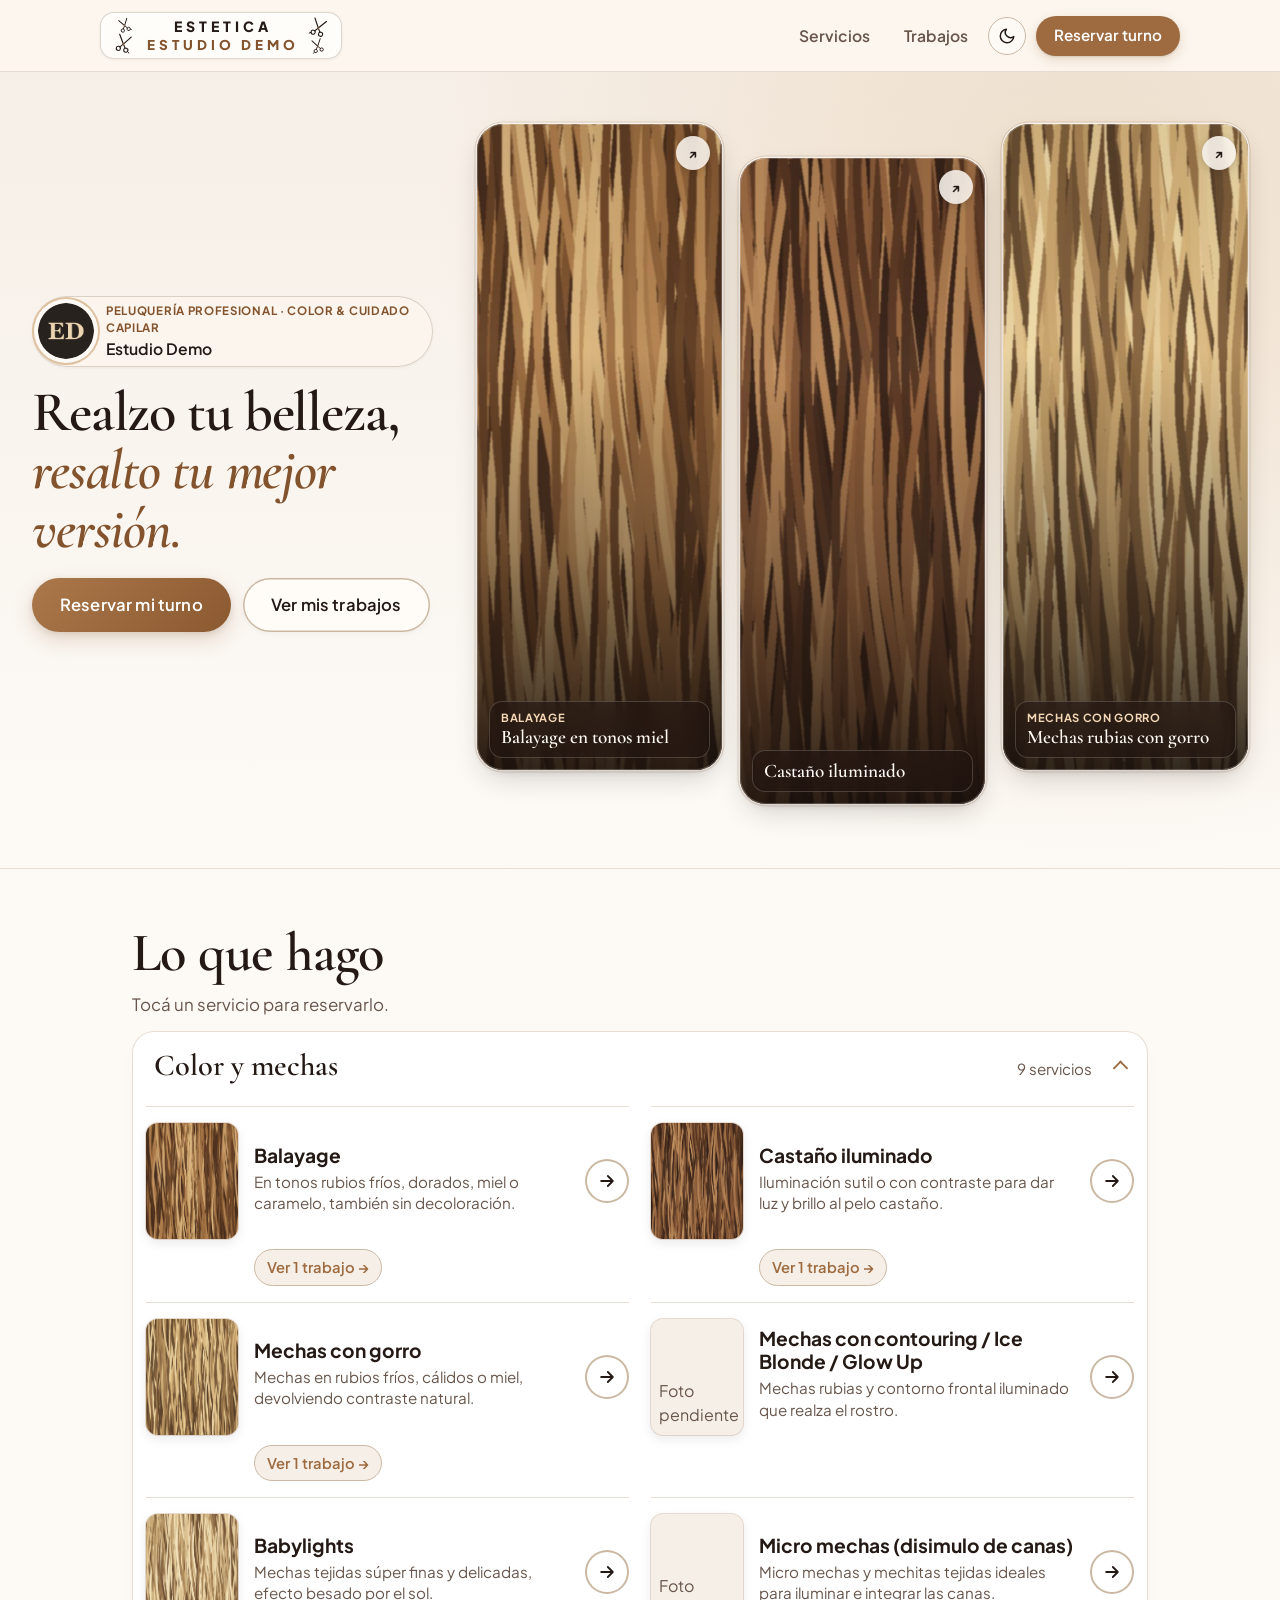
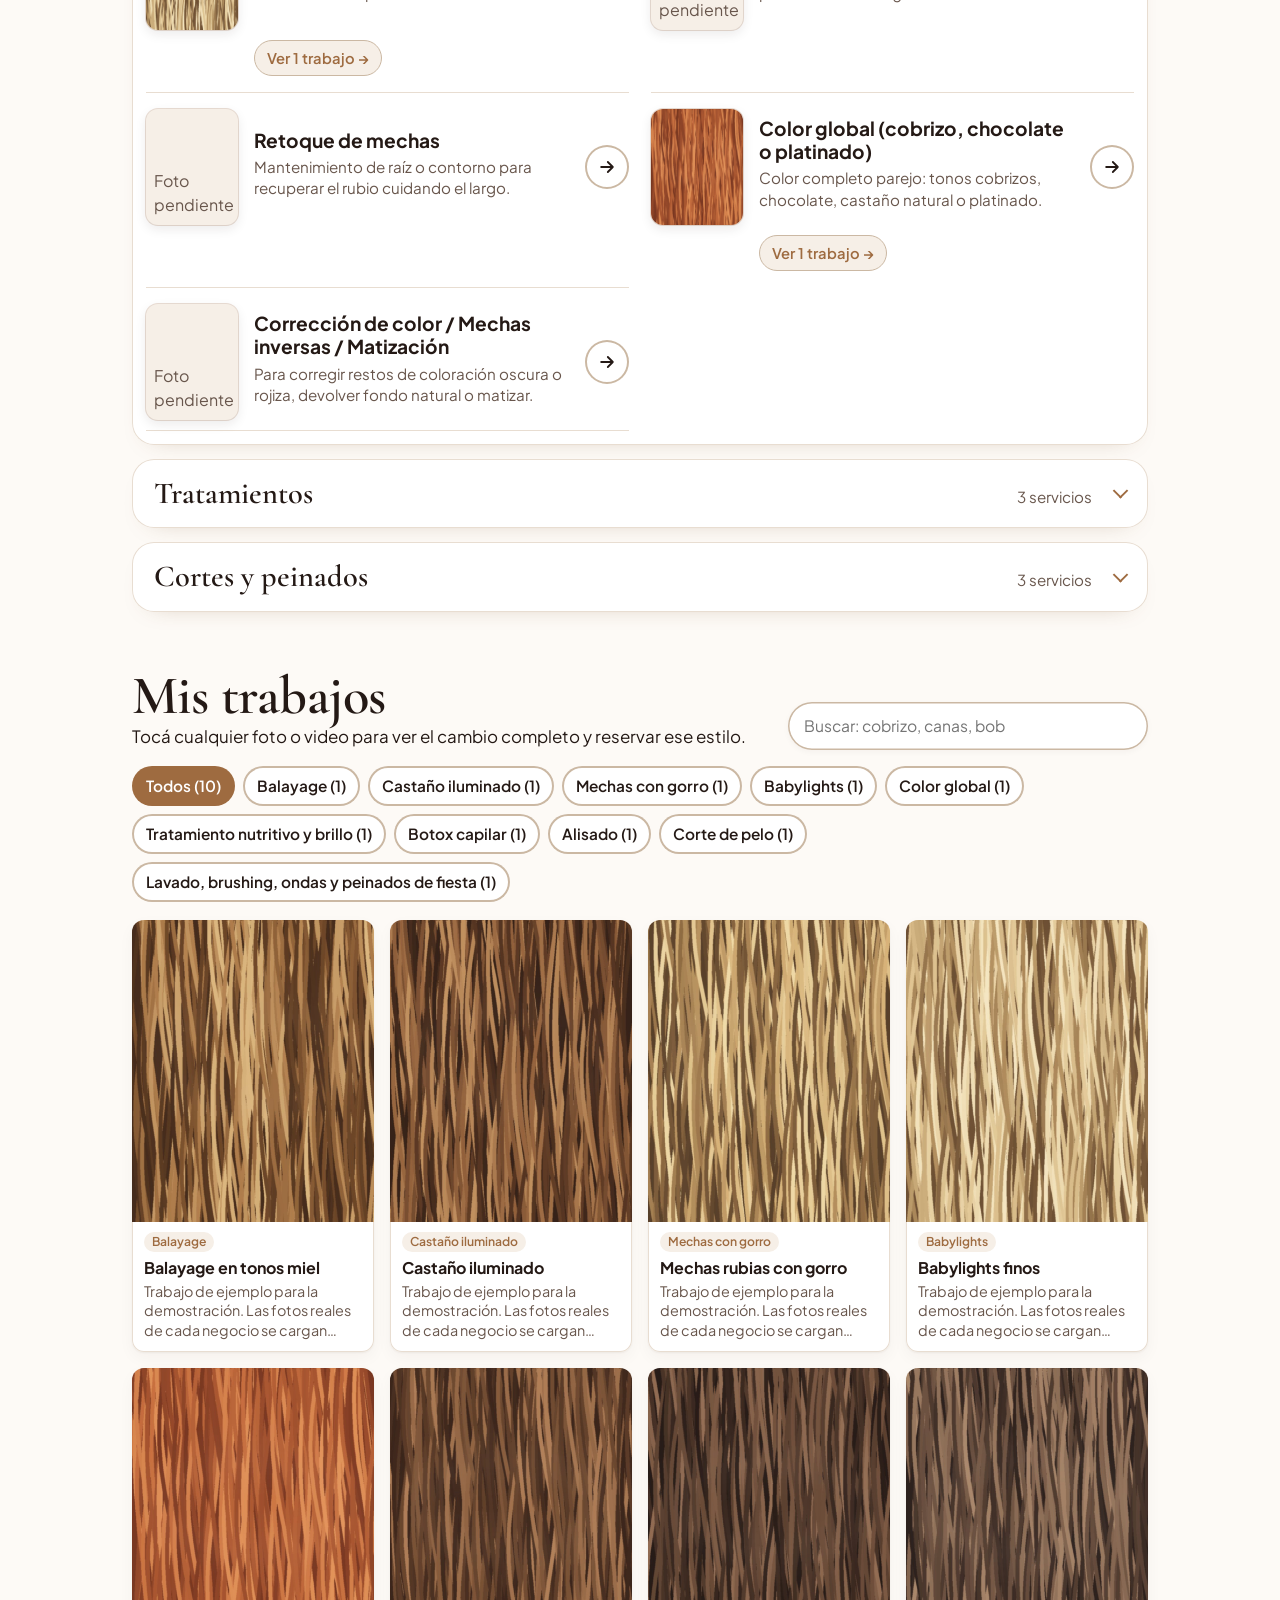
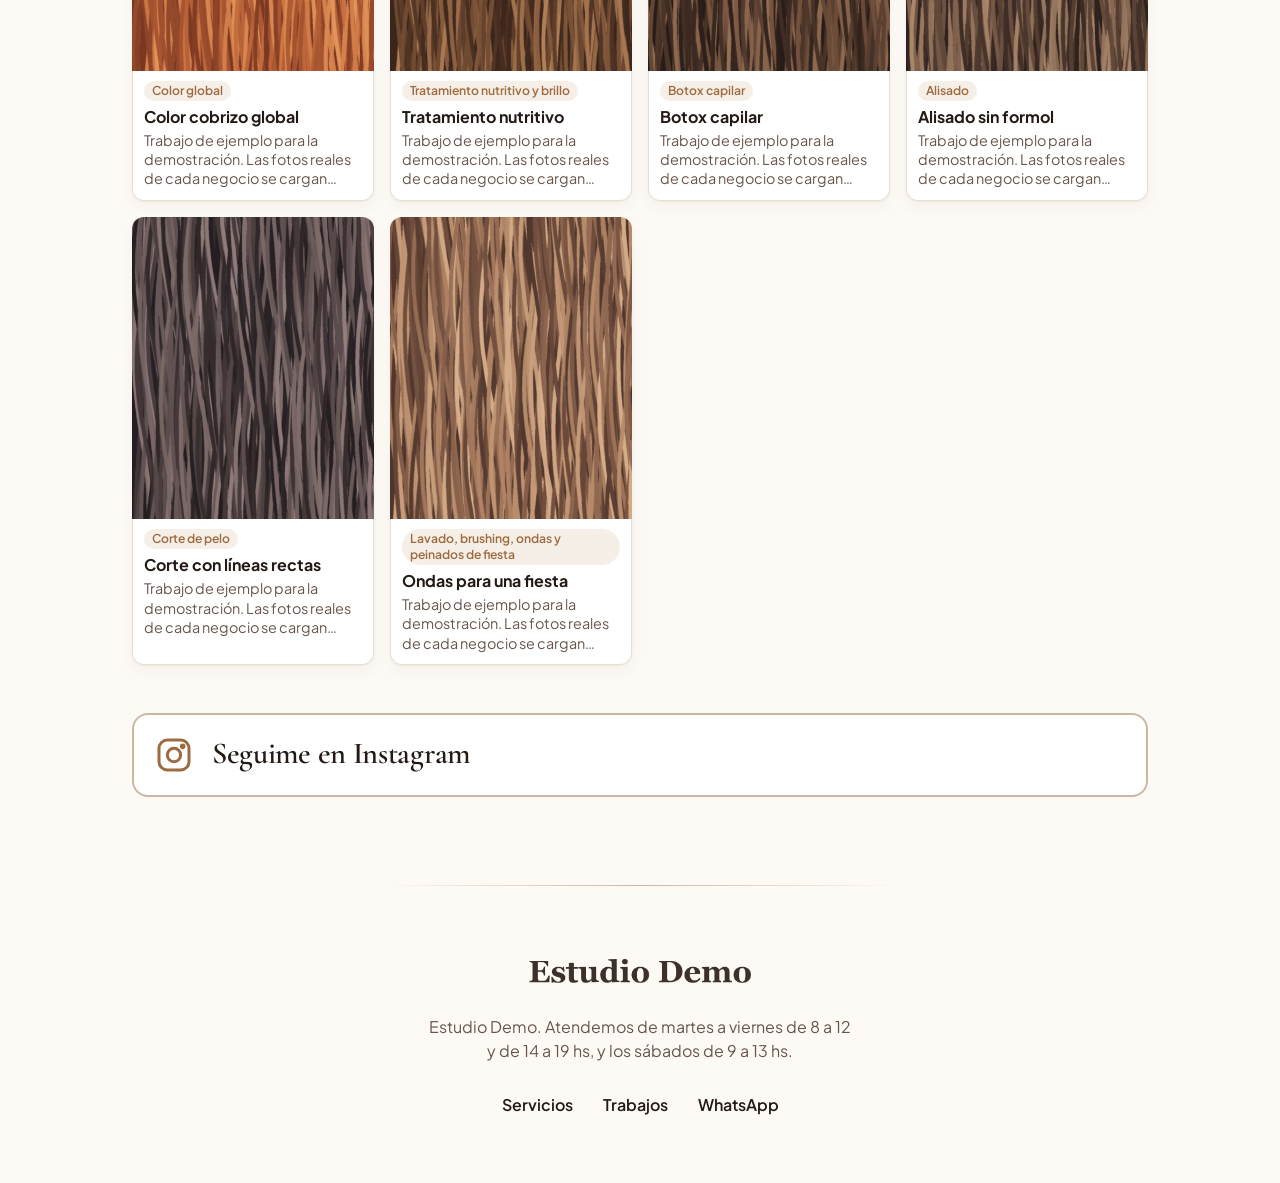
==== index.html @ ea77f690 "Booking Peluquería: turnos online y panel para peluquería o centro de estética (versión de demostrac" ====
<!doctype html>
<html lang="es-AR">
<head>
<meta charset="utf-8">
<meta name="viewport" content="width=device-width, initial-scale=1">
<link rel="icon" type="image/png" href="img/icono-estetica.png">
<title>Estudio Demo, turnos</title>
<meta name="description" content="Pedí tu turno en Estudio Demo: realzo tu belleza, resalto tu mejor versión.">
<meta name="theme-color" content="#f3e8d9">
<meta property="og:type" content="website">
<meta property="og:title" content="Estudio Demo, peluquería profesional">
<meta property="og:description" content="Realzo tu belleza, resalto tu mejor versión. Reservá tu turno online.">
<meta property="og:image" content="img/icono-estetica.png">
<link rel="preconnect" href="https://fonts.googleapis.com">
<link rel="preconnect" href="https://fonts.gstatic.com" crossorigin>
<link href="https://fonts.googleapis.com/css2?family=Cormorant+Garamond:ital,wght@0,500;0,600;0,700;1,400;1,600&family=Plus+Jakarta+Sans:wght@400;500;600;700&display=swap" rel="stylesheet">
<link rel="stylesheet" href="estilo.css?v=38">
<script>
  try {
    var t = localStorage.getItem('estudio-demo_tema_v1');
    if (t === 'oscuro') document.documentElement.setAttribute('data-tema', 'oscuro');
  } catch (_) {}
</script>
</head>
<body>

<header class="cabecera-publica">
  <div class="cabecera-inner">
    <a class="marca-link cartel-salon" href="#" aria-label="Estudio Demo">
      <span class="tijeras-lado izq" aria-hidden="true">
        <svg class="tijera t-sup-izq" viewBox="0 0 64 64" fill="none">
          <line x1="32" y1="34" x2="14" y2="6" stroke="currentColor" stroke-width="4" stroke-linecap="round"/>
          <line x1="32" y1="34" x2="50" y2="6" stroke="currentColor" stroke-width="4" stroke-linecap="round"/>
          <line x1="32" y1="34" x2="23" y2="46" stroke="currentColor" stroke-width="3.6" stroke-linecap="round"/>
          <line x1="32" y1="34" x2="41" y2="46" stroke="currentColor" stroke-width="3.6" stroke-linecap="round"/>
          <circle cx="19" cy="52" r="7" stroke="currentColor" stroke-width="3.6"/>
          <circle cx="45" cy="52" r="7" stroke="currentColor" stroke-width="3.6"/>
          <path d="M51 54c3 1 5 3 6 5" stroke="currentColor" stroke-width="3" stroke-linecap="round"/>
          <circle cx="32" cy="34" r="2.8" fill="var(--miel)"/>
        </svg>
        <svg class="tijera t-inf-izq" viewBox="0 0 64 64" fill="none">
          <line x1="32" y1="34" x2="12" y2="5" stroke="currentColor" stroke-width="4" stroke-linecap="round"/>
          <line x1="32" y1="34" x2="52" y2="5" stroke="currentColor" stroke-width="4" stroke-linecap="round"/>
          <line x1="32" y1="34" x2="23" y2="46" stroke="currentColor" stroke-width="3.6" stroke-linecap="round"/>
          <line x1="32" y1="34" x2="41" y2="46" stroke="currentColor" stroke-width="3.6" stroke-linecap="round"/>
          <circle cx="19" cy="52" r="7" stroke="currentColor" stroke-width="3.6"/>
          <circle cx="45" cy="52" r="7" stroke="currentColor" stroke-width="3.6"/>
          <path d="M51 54c3 1 5 3 6 5" stroke="currentColor" stroke-width="3" stroke-linecap="round"/>
          <circle cx="32" cy="34" r="2.8" fill="var(--miel)"/>
        </svg>
      </span>
      <span class="cartel-letras">
        <span class="linea-estetica">ESTETICA</span>
        <span class="linea-estudio-demo">ESTUDIO DEMO</span>
      </span>
      <span class="tijeras-lado der" aria-hidden="true">
        <svg class="tijera t-sup-der" viewBox="0 0 64 64" fill="none">
          <line x1="32" y1="34" x2="12" y2="5" stroke="currentColor" stroke-width="4" stroke-linecap="round"/>
          <line x1="32" y1="34" x2="52" y2="5" stroke="currentColor" stroke-width="4" stroke-linecap="round"/>
          <line x1="32" y1="34" x2="23" y2="46" stroke="currentColor" stroke-width="3.6" stroke-linecap="round"/>
          <line x1="32" y1="34" x2="41" y2="46" stroke="currentColor" stroke-width="3.6" stroke-linecap="round"/>
          <circle cx="19" cy="52" r="7" stroke="currentColor" stroke-width="3.6"/>
          <circle cx="45" cy="52" r="7" stroke="currentColor" stroke-width="3.6"/>
          <path d="M13 54c-3 1-5 3-6 5" stroke="currentColor" stroke-width="3" stroke-linecap="round"/>
          <circle cx="32" cy="34" r="2.8" fill="var(--miel)"/>
        </svg>
        <svg class="tijera t-inf-der" viewBox="0 0 64 64" fill="none">
          <line x1="32" y1="34" x2="14" y2="6" stroke="currentColor" stroke-width="4" stroke-linecap="round"/>
          <line x1="32" y1="34" x2="50" y2="6" stroke="currentColor" stroke-width="4" stroke-linecap="round"/>
          <line x1="32" y1="34" x2="23" y2="46" stroke="currentColor" stroke-width="3.6" stroke-linecap="round"/>
          <line x1="32" y1="34" x2="41" y2="46" stroke="currentColor" stroke-width="3.6" stroke-linecap="round"/>
          <circle cx="19" cy="52" r="7" stroke="currentColor" stroke-width="3.6"/>
          <circle cx="45" cy="52" r="7" stroke="currentColor" stroke-width="3.6"/>
          <path d="M13 54c-3 1-5 3-6 5" stroke="currentColor" stroke-width="3" stroke-linecap="round"/>
          <circle cx="32" cy="34" r="2.8" fill="var(--miel)"/>
        </svg>
      </span>
    </a>
    <nav class="nav-publica" aria-label="Secciones">
      <a href="#hacemos">Servicios</a>
      <a href="#trabajos">Trabajos</a>
      <a href="#donde" id="nav-donde" hidden>Dónde estamos</a>
      <a class="wa-nav" data-wa href="#" target="_blank" rel="noopener">Escribinos</a>
      <button class="btn-tema" id="btn-tema" type="button" aria-label="Cambiar modo claro u oscuro" aria-pressed="false">
        <svg class="ico-luna" viewBox="0 0 24 24" width="18" height="18" fill="none" stroke="currentColor" stroke-width="2" stroke-linecap="round" stroke-linejoin="round" aria-hidden="true"><path d="M21 12.79A9 9 0 1 1 11.21 3 7 7 0 0 0 21 12.79z"/></svg>
        <svg class="ico-sol" viewBox="0 0 24 24" width="18" height="18" fill="none" stroke="currentColor" stroke-width="2" stroke-linecap="round" stroke-linejoin="round" aria-hidden="true"><circle cx="12" cy="12" r="5"/><line x1="12" y1="1" x2="12" y2="3"/><line x1="12" y1="21" x2="12" y2="23"/><line x1="4.22" y1="4.22" x2="5.64" y2="5.64"/><line x1="18.36" y1="18.36" x2="19.78" y2="19.78"/><line x1="1" y1="12" x2="3" y2="12"/><line x1="21" y1="12" x2="23" y2="12"/><line x1="4.22" y1="19.78" x2="5.64" y2="18.36"/><line x1="18.36" y1="5.64" x2="19.78" y2="4.22"/></svg>
      </button>
      <button class="btn-nav-turno" type="button" data-abrir-turnero>Reservar turno</button>
    </nav>
  </div>
</header>

<section class="hero" id="inicio">
  <div class="interior hero-grid">
    <div class="hero-texto">
      <div class="hero-identidad">
        <img class="logo-hero" src="img/logo-demo.png" width="88" height="88" alt="Estudio Demo, peluquería profesional">
        <div class="hero-id-txt">
          <span class="eyebrow">Peluquería profesional · Color &amp; cuidado capilar</span>
          <strong>Estudio Demo</strong>
        </div>
      </div>
      <h1>Realzo tu belleza, <em>resalto tu mejor versión.</em></h1>
      <div class="acciones">
        <div class="acciones-fila">
          <button class="btn" type="button" data-abrir-turnero>Reservar mi turno</button>
          <a class="btn suave" href="#trabajos">Ver mis trabajos</a>
        </div>
        <p class="nota-wa">Si preferís consultar antes, <a data-wa href="#" target="_blank" rel="noopener">escribinos por WhatsApp →</a></p>
        <a class="google-puntaje" id="google-puntaje" href="#" target="_blank" rel="noopener" hidden></a>
      </div>
    </div>

    <div class="hero-vitrina" aria-label="Trabajos destacados">
      <button class="vitrina-card" type="button" data-foto="ig-692">
        <div class="vitrina-marco">
          <img src="img/demo/ejemplo-03.jpg" fetchpriority="high" decoding="async" alt="Mechas y rubios">
        </div>
        <span class="vitrina-zoom" aria-hidden="true">↗</span>
        <div class="vitrina-pie">
          <small class="vitrina-sub">Mechas con gorro</small>
          <span class="vitrina-tag">Mechas y rubios</span>
        </div>
      </button>

      <button class="vitrina-card" type="button" data-foto="ig-691">
        <div class="vitrina-marco">
          <img src="img/demo/ejemplo-05.jpg" alt="Cambio a tono cálido natural">
        </div>
        <span class="vitrina-zoom" aria-hidden="true">↗</span>
        <div class="vitrina-pie">
          <small class="vitrina-sub">Corrección de color</small>
          <span class="vitrina-tag">Cambio a tono cálido natural</span>
        </div>
      </button>

      <button class="vitrina-card" type="button" data-foto="ig-690">
        <div class="vitrina-marco">
          <img src="img/demo/ejemplo-01.jpg" alt="Mechas en degradé">
        </div>
        <span class="vitrina-zoom" aria-hidden="true">↗</span>
        <div class="vitrina-pie">
          <small class="vitrina-sub">Balayage</small>
          <span class="vitrina-tag">Mechas en degradé</span>
        </div>
      </button>
    </div>
  </div>
</section>

<main class="hacemos" id="hacemos">
  <h2>Lo que hago</h2>
  <p class="guia">Tocá un servicio para reservarlo.</p>
  <div id="carta"></div>

  <section class="trabajos-b" id="trabajos">
    <div class="trabajos-cab">
      <div>
        <h2>Mis trabajos</h2>
        <p class="guia">Tocá cualquier foto o video para ver el cambio completo y reservar ese estilo.</p>
      </div>
      <div class="buscador-gal">
        <input type="search" id="buscar-galeria" placeholder="Buscar: cobrizo, canas, bob" aria-label="Buscar trabajo por técnica o tono">
      </div>
    </div>
    <div class="chips filtros-galeria" id="filtros-galeria" aria-label="Filtrar por tipo de trabajo"></div>
    <p class="resumen-galeria" id="resumen-galeria" aria-live="polite"></p>
    <div class="galeria" id="galeria"></div>
    <div class="galeria-mas" id="galeria-mas" hidden>
      <button class="btn suave" type="button" id="btn-mas-trabajos">Ver más trabajos</button>
      <button class="btn suave chico" type="button" id="btn-todos-trabajos">Mostrar todos</button>
    </div>
  </section>

  <section class="opiniones" id="opiniones" aria-label="Opiniones" hidden>
    <h2>Lo que dicen de la profesional</h2>
    <p class="guia" id="opiniones-res"></p>
    <div class="op-lista" id="opiniones-lista"></div>
    <a class="btn suave" id="opiniones-mas" href="#" target="_blank" rel="noopener">Ver todas las opiniones en Google</a>
  </section>

  <section class="insta" id="insta" aria-label="Instagram">
    <svg viewBox="0 0 24 24" width="40" height="40" fill="none" stroke="currentColor" stroke-width="1.8" stroke-linecap="round" stroke-linejoin="round" aria-hidden="true"><rect x="3" y="3" width="18" height="18" rx="5"/><circle cx="12" cy="12" r="4"/><circle cx="17.2" cy="6.8" r="0.8" fill="currentColor"/></svg>
    <div class="insta-t"><h3>Seguime en Instagram</h3><p id="insta-h"></p></div>
    <a class="btn suave" id="insta-link" href="#" target="_blank" rel="noopener">Abrir Instagram</a>
  </section>

  <section class="donde" id="donde" aria-label="Dónde estamos" hidden>
    <h2>Dónde estamos</h2>
    <p class="guia" id="donde-dir"></p>
    <div class="mapa" id="mapa"></div>
    <a class="btn" id="como-llegar" href="#" target="_blank" rel="noopener">Cómo llegar</a>
  </section>
</main>

<footer class="pie-pagina pie-nuevo">
  <img class="pie-logo" src="img/logo-estetica.png" width="749" height="188" alt="Estudio Demo" loading="lazy">
  <p id="pie-info">Atendemos de martes a viernes de 7 a 11 y de 14 a 18 hs, y los sábados de 8 a 12 hs.</p>
  <nav class="pie-nav" aria-label="Enlaces">
    <a href="#hacemos">Servicios</a>
    <a href="#trabajos">Trabajos</a>
    <a data-wa href="#" target="_blank" rel="noopener">WhatsApp</a>
    <a href="#donde" id="pie-donde" hidden>Dónde estamos</a>
    <a id="pie-llamar" href="#" hidden>Llamar</a>
    <button type="button" data-abrir-turnero>Reservar turno</button>
  </nav>
</footer>

<!-- El turnero: una mini ventana que se abre al apretar "Reservar" -->
<dialog class="reserva" id="reserva" aria-label="Reservar turno">
  <div id="turnero-cuerpo"></div>
</dialog>

<button class="btn fab-reservar" type="button" data-abrir-turnero>Reservar turno</button>

<!-- El visor: publicación completa con todas sus fotos, nombre del trabajo, descripción e invitación a reservar -->
<dialog class="visor" id="visor" aria-label="Trabajo">
  <button class="cerrar-v" type="button" aria-label="Cerrar"></button>
  <div class="visor-medio" id="visor-medio"></div>
  <div class="visor-thumbs" id="visor-thumbs" hidden></div>
  <div class="visor-pie">
    <div class="visor-cats" id="visor-cats"></div>
    <span class="visor-cat" id="visor-cat" hidden></span>
    <h3 id="visor-serv"></h3>
    <p class="visor-texto" id="visor-texto"></p>
    <a class="visor-ig" id="visor-ig" href="#" target="_blank" rel="noopener" hidden>Ver publicación original en Instagram ↗</a>
    <p class="visor-inv">¿Querés hacerte este trabajo? Reservá tu lugar.</p>
    <div class="visor-botones" id="visor-botones">
      <button class="btn" id="visor-reservar" type="button">Reservar este trabajo</button>
    </div>
  </div>
</dialog>

<script src="datos.js?v=32"></script>
<script src="trabajos.js?v=32"></script>
<script src="nube.js?v=3"></script>
<script src="store.js?v=32"></script>
<script src="iconos.js?v=32"></script>
<script src="app.js?v=32"></script>
</body>
</html>
---- estilo.css ----
/* Estudio Demo — diseño editorial de peluquería y estética femenina. */
:root {
  --leche: #fdfaf6;
  --papel: #f6efe7;
  --tinta: #241915;
  --tinta-2: #68564c;
  --linea: #e8ddd1;
  --borde: #cbb8a3;
  --miel: #9e6b40;
  --miel-osc: #82532d;
  --champagne: #dfc19f;
  --ok: #3f6b4b;
  --aviso: #8a4b2d;
  /* escalera de tonos: perla -> champagne -> miel -> moca */
  --n1: #f7efe2;
  --n2: #ead8be;
  --n3: #dcc09a;
  --n4: #c89f6d;
  --n5: #ad7d49;
  --n6: #825734;
  --n7: #4e3322;
  --radio: 16px;
  --serif: 'Cormorant Garamond', Georgia, serif;
  --sans: 'Plus Jakarta Sans', system-ui, -apple-system, 'Segoe UI', sans-serif;
}

*, *::before, *::after { box-sizing: border-box; }
[hidden] { display: none !important; }
html { -webkit-text-size-adjust: 100%; scroll-behavior: smooth; }
body {
  margin: 0;
  background: var(--leche);
  color: var(--tinta);
  font-family: var(--sans);
  font-size: 1.06rem;
  line-height: 1.5;
}
h1, h2, h3 { font-family: var(--serif); font-weight: 600; line-height: 1.04; margin: 0; letter-spacing: -0.01em; }
p { margin: 0; }
button { font: inherit; color: inherit; cursor: pointer; }
a { color: inherit; }
:focus-visible { outline: 3px solid var(--miel); outline-offset: 3px; border-radius: 6px; }

/* aviso de boceto */
.boceto-aviso {
  background: var(--tinta);
  color: var(--n1);
  font-size: 1rem;
  text-align: center;
  padding: 8px 16px;
}

/* escalera: franja reutilizable */
.escalera { display: flex; height: 6px; }
.escalera i { flex: 1; display: block; }
.escalera i:nth-child(1) { background: var(--n1); }
.escalera i:nth-child(2) { background: var(--n2); }
.escalera i:nth-child(3) { background: var(--n3); }
.escalera i:nth-child(4) { background: var(--n4); }
.escalera i:nth-child(5) { background: var(--n5); }
.escalera i:nth-child(6) { background: var(--n6); }
.escalera i:nth-child(7) { background: var(--n7); }

/* botones */
.btn {
  display: inline-flex; align-items: center; justify-content: center; gap: 10px;
  min-height: 54px; padding: 0 28px;
  border: 0; border-radius: 999px;
  background: linear-gradient(135deg, #ab784b 0%, #8b5930 100%);
  color: #fff;
  font-weight: 600; font-size: 1.04rem; letter-spacing: 0.01em; text-decoration: none;
  box-shadow: 0 2px 6px rgba(36, 25, 21, 0.1), 0 8px 20px rgba(158, 107, 64, 0.22);
  transition: filter 0.18s ease, transform 0.15s ease, box-shadow 0.18s ease;
}
.btn:hover { filter: brightness(1.06); box-shadow: 0 4px 10px rgba(36, 25, 21, 0.14), 0 12px 26px rgba(158, 107, 64, 0.28); }
.btn:active { transform: scale(0.98); }
.btn.suave { background: rgba(255, 253, 249, 0.85); color: var(--tinta); box-shadow: inset 0 0 0 1.5px var(--borde), 0 2px 6px rgba(36, 25, 21, 0.04); }
.btn.suave:hover { background: var(--papel); filter: none; }
.btn.chico { min-height: 48px; padding: 0 20px; font-size: 0.98rem; }
.btn[disabled] { background: var(--linea); color: var(--tinta-2); box-shadow: none; cursor: not-allowed; }

/* ---------- Página pública ---------- */
.marca { display: flex; align-items: center; justify-content: space-between; padding: 16px 20px; max-width: 1080px; margin: 0 auto; }
.marca b { font-family: var(--serif); font-weight: 400; font-size: 1.7rem; letter-spacing: -0.01em; }
.marca a.wa { font-size: 1rem; text-decoration: none; padding: 10px 16px; border-radius: 999px; background: var(--leche); box-shadow: inset 0 0 0 2px var(--borde); position: relative; z-index: 2; }

.hero { position: relative; overflow: hidden; background: var(--papel); }
.hero .interior { position: relative; z-index: 1; max-width: 1080px; margin: 0 auto; padding: 22px 20px 64px; }
.logo-hero { display: block; width: 150px; height: 150px; border-radius: 50%; margin-bottom: 26px; box-shadow: 0 0 0 4px var(--leche), 0 0 0 6px var(--champagne); background: var(--leche); }
.hero h1 { font-size: clamp(2.5rem, 9.4vw, 4.9rem); max-width: 14ch; }
.hero p.sub { margin-top: 18px; max-width: 22ch; font-size: 1.25rem; color: var(--tinta-2); }
.hero .acciones { margin-top: 30px; display: flex; flex-direction: column; gap: 14px; align-items: flex-start; }
/* carta de color: siete tonos de rubio, de platino a castaño, colgando como las muestras de una peluquería */
.hero .carta { position: absolute; top: 0; right: 0; width: 26%; max-width: 420px; height: 100%; display: flex; gap: 6px; padding-left: 6px; z-index: 0; pointer-events: none; }
.hero .carta i { flex: 1; display: block; border-radius: 0 0 6px 6px; }
.hero .carta i:nth-child(1) { background: var(--n1); height: 46%; }
.hero .carta i:nth-child(2) { background: var(--n2); height: 58%; }
.hero .carta i:nth-child(3) { background: var(--n3); height: 70%; }
.hero .carta i:nth-child(4) { background: var(--n4); height: 82%; }
.hero .carta i:nth-child(5) { background: var(--n5); height: 74%; }
.hero .carta i:nth-child(6) { background: var(--n6); height: 62%; }
.hero .carta i:nth-child(7) { background: var(--n7); height: 50%; }
.hero .nota-wa { font-size: 1rem; color: var(--tinta-2); }
.hero .nota-wa a { color: var(--tinta); text-underline-offset: 3px; }

.hacemos { max-width: 1080px; margin: 0 auto; padding: 56px 20px 24px; }
.hacemos > h2 { font-size: clamp(2.2rem, 8vw, 3.4rem); }
.hacemos > p.guia { margin-top: 10px; color: var(--tinta-2); max-width: 36ch; }
.grupo { margin-top: 44px; }
.grupo > h3 { font-size: 1.9rem; display: flex; align-items: center; gap: 14px; }
.grupo > h3::after { content: ''; flex: 1; height: 1px; background: var(--linea); }
/* la carta: una lista de servicios, no una grilla de tarjetas */
.servicios { margin-top: 6px; display: grid; grid-template-columns: 1fr; }
.servicio {
  display: grid; grid-template-columns: 92px 1fr 44px; gap: 16px; align-items: center;
  padding: 16px 0; border: 0; border-bottom: 1px solid var(--linea); background: transparent;
  text-align: left; width: 100%;
}
.servicio:hover .ir { background: var(--miel); color: #fff; }
.servicio .foto {
  width: 92px;
  height: 116px;
  border-radius: 12px;
  background: var(--papel);
  position: relative;
  overflow: hidden;
  box-shadow: 0 4px 12px rgba(36, 25, 21, 0.09), 0 0 0 1px rgba(158, 107, 64, 0.22);
}
.servicio .foto img {
  width: 100%;
  height: 100%;
  object-fit: cover;
  display: block;
  transition: opacity 0.55s ease, transform 0.45s cubic-bezier(0.22, 1, 0.36, 1);
}
.servicio:hover .foto img {
  transform: scale(1.05);
}
.servicio .foto img.cambiando-serv {
  opacity: 0;
}
.servicio .foto .vacia { position: absolute; inset: 0; display: flex; align-items: flex-end; padding: 8px; font-size: 1rem; color: var(--tinta-2); }
.servicio h4 { margin: 0; font-family: var(--sans); font-weight: 700; font-size: 1.2rem; line-height: 1.2; }
.servicio p { color: var(--tinta-2); font-size: 1rem; line-height: 1.4; margin-top: 4px; }
.servicio .precio { display: block; margin-top: 8px; font-weight: 600; }
.servicio .ir { width: 44px; height: 44px; border-radius: 50%; display: grid; place-items: center; box-shadow: inset 0 0 0 2px var(--borde); color: var(--tinta); transition: background 0.15s, color 0.15s; }
.servicio .ir svg { width: 20px; height: 20px; }

.asesoria {
  margin-top: 44px; padding: 26px 22px; border-radius: var(--radio);
  background: var(--tinta); color: var(--n1);
  display: flex; flex-direction: column; gap: 14px; align-items: flex-start;
}
.asesoria h3 { font-size: 2rem; }
.asesoria p { color: var(--n2); max-width: 34ch; }
.asesoria .btn { background: var(--n2); color: var(--tinta); }
.asesoria .btn:hover { background: var(--n1); }

.gaby { margin-top: 20px; padding: 20px; border-radius: var(--radio); border: 2px dashed var(--linea); color: var(--tinta-2); }
.gaby b { color: var(--tinta); }

footer.pie-pagina { max-width: 1080px; margin: 48px auto 0; padding: 0 20px 56px; color: var(--tinta-2); font-size: 1rem; }
footer.pie-pagina .escalera { margin-bottom: 20px; border-radius: 3px; overflow: hidden; }

/* ---------- Reserva (diálogo) ---------- */
dialog.reserva {
  width: min(100%, 560px); max-height: 100dvh; margin: auto; padding: 0; border: 0;
  border-radius: 20px; background: var(--leche); color: var(--tinta);
}
dialog.reserva::backdrop { background: rgba(43, 30, 24, 0.55); }
@media (max-width: 600px) {
  dialog.reserva { width: 100%; max-width: 100%; height: 100dvh; max-height: 100dvh; border-radius: 0; }
}
.paso { display: flex; flex-direction: column; min-height: min(640px, 100dvh); }
.paso header { display: flex; align-items: center; gap: 12px; padding: 16px 20px; }
.paso header .atras, .paso header .cerrar {
  width: 48px; height: 48px; padding: 0; border-radius: 50%; border: 0; background: var(--papel); font-size: 1.4rem; line-height: 1; display: inline-flex; align-items: center; justify-content: center;
}
.paso header .progreso { flex: 1; display: flex; gap: 6px; }
.paso header .progreso i { flex: 1; height: 6px; border-radius: 3px; background: var(--linea); }
.paso header .progreso i.hecho { background: var(--miel); }
.paso .cuerpo { flex: 1; padding: 8px 20px 20px; }
.paso h2 { font-size: 2.2rem; }
.paso .ayuda { margin-top: 8px; color: var(--tinta-2); }
.grupo-p { margin-top: 22px; }
.grupo-p > b { display: block; font-size: 1.2rem; margin-bottom: 10px; }
.grupo-p .hint { color: var(--tinta-2); margin-top: 10px; }
.aviso-error { margin-top: 10px; padding: 10px 14px; border-radius: 10px; background: #f4e1d8; color: var(--aviso); font-weight: 600; }
.resumen-mini { margin-top: 14px; padding: 12px 14px; border-radius: 10px; background: var(--papel); font-size: 1rem; }
.opciones { margin-top: 20px; display: grid; gap: 12px; }
.opcion {
  display: flex; align-items: center; gap: 16px; text-align: left;
  min-height: 72px; padding: 12px 16px; border-radius: var(--radio);
  background: #fff; border: 0; box-shadow: inset 0 0 0 2px var(--borde);
}
.opcion:hover { box-shadow: inset 0 0 0 2px var(--n4); }
.opcion[aria-pressed="true"] { box-shadow: inset 0 0 0 3px var(--miel); background: var(--n1); }
.opcion b { display: block; font-size: 1.15rem; }
.opcion span.det { color: var(--tinta-2); font-size: 1rem; }
.opcion svg { flex: none; width: 44px; height: 56px; }
.dias { margin-top: 18px; display: flex; gap: 10px; overflow-x: auto; padding-bottom: 6px; scroll-snap-type: x proximity; }
.dia {
  flex: none; width: 76px; min-height: 84px; border-radius: var(--radio); border: 0; background: #fff;
  box-shadow: inset 0 0 0 2px var(--borde); scroll-snap-align: start; display: flex; flex-direction: column; align-items: center; justify-content: center; gap: 2px;
}
.dia small { color: var(--tinta-2); font-size: 1rem; }
.dia b { font-size: 1.5rem; }
.dia[aria-pressed="true"] { background: var(--miel); color: #fff; box-shadow: none; }
.dia[aria-pressed="true"] small { color: #fff; }
.horas { margin-top: 18px; display: grid; grid-template-columns: repeat(3, 1fr); gap: 10px; }
.hora { min-height: 52px; border-radius: 12px; border: 0; background: #fff; box-shadow: inset 0 0 0 2px var(--borde); font-weight: 600; }
.hora[aria-pressed="true"] { background: var(--miel); color: #fff; box-shadow: none; }
.hora[disabled] { color: #b5a99d; text-decoration: line-through; background: transparent; cursor: not-allowed; }
.campo { margin-top: 18px; display: flex; flex-direction: column; gap: 6px; }
.campo label { font-weight: 600; }
.campo input {
  min-height: 56px; border-radius: 12px; border: 0; box-shadow: inset 0 0 0 2px var(--borde);
  padding: 0 16px; font: inherit; background: #fff; color: var(--tinta);
}
.campo input:focus-visible { outline: 3px solid var(--miel); outline-offset: 0; }
.campo .error { color: var(--aviso); font-size: 1rem; min-height: 1.3em; }
.paso footer { padding: 16px 20px 22px; display: flex; flex-direction: column; gap: 12px; }
.paso footer .btn { width: 100%; }
.listo { text-align: left; }
.listo .sello { width: 64px; height: 64px; border-radius: 50%; background: var(--ok); color: #fff; display: grid; place-items: center; font-size: 2rem; margin-bottom: 18px; }
.ficha { margin-top: 20px; border-radius: var(--radio); background: #fff; box-shadow: inset 0 0 0 2px var(--borde); overflow: hidden; }
.ficha .escalera { height: 5px; }
.ficha dl { margin: 0; padding: 6px 18px 14px; }
.ficha dl div { display: flex; justify-content: space-between; gap: 16px; padding: 10px 0; border-bottom: 1px solid var(--linea); }
.ficha dl div:last-child { border-bottom: 0; }
.ficha dt { color: var(--tinta-2); }
.ficha dd { margin: 0; font-weight: 600; text-align: right; }
.espera-nota { margin-top: 14px; padding: 12px 14px; border-radius: 10px; background: var(--n1); font-size: 1rem; }

/* ---------- Escritorio ---------- */
@media (min-width: 820px) {
  .hero .interior { padding: 48px 32px 72px; }
  .hero .carta { width: 40%; }
  .servicios { grid-template-columns: repeat(2, 1fr); column-gap: 40px; }
  .hacemos { padding-left: 32px; padding-right: 32px; }
  .marca { padding-left: 32px; padding-right: 32px; }
  .asesoria { flex-direction: row; align-items: center; justify-content: space-between; padding: 32px; }
}

/* ---------- Panel ---------- */
body.panel { background: var(--papel); }
.panel-app { display: flex; flex-direction: column; min-height: 100dvh; }
.panel-lateral { display: none; }
.panel-barra {
  position: fixed; left: 0; right: 0; bottom: 0; z-index: 5;
  display: grid; grid-template-columns: repeat(5, 1fr);
  background: #fff; box-shadow: 0 -1px 0 var(--linea);
  padding-bottom: env(safe-area-inset-bottom);
}
.pestana {
  min-height: 64px; border: 0; background: transparent; display: flex; flex-direction: column; align-items: center; justify-content: center; gap: 2px;
  font-size: 1rem; color: var(--tinta-2);
}
.pestana svg { width: 24px; height: 24px; }
.pestana[aria-current="page"] { color: var(--miel); font-weight: 700; }
.panel-contenido { flex: 1; padding: 20px 16px 96px; max-width: 760px; width: 100%; margin: 0 auto; }
.saludo h1 { font-size: 2.4rem; }
.saludo-hoy { display: flex; align-items: center; gap: 16px; }
.avatar { width: 84px; height: 84px; border-radius: 50%; flex: none; box-shadow: 0 0 0 3px var(--leche), 0 0 0 5px var(--champagne); animation: surgir 0.6s cubic-bezier(0.2, 0.8, 0.2, 1) both; }
.saludo p { margin-top: 4px; color: var(--tinta-2); }
.sin-turno {
  margin-top: 18px; width: 100%; min-height: 72px; border: 0; border-radius: var(--radio);
  background: var(--miel); color: #fff; font-weight: 700; font-size: 1.25rem;
  display: flex; align-items: center; justify-content: center; gap: 12px;
}
.sin-turno:hover { background: var(--miel-osc); }
.nota-boton { margin-top: 8px; font-size: 1rem; color: var(--tinta-2); text-align: center; }
.etiqueta.pend { background: var(--n6); color: #fff; }
.bloque { margin-top: 20px; background: #fff; border-radius: var(--radio); box-shadow: inset 0 0 0 1px var(--linea); overflow: hidden; }
.bloque > header { padding: 14px 18px 0; display: flex; justify-content: space-between; align-items: baseline; gap: 12px; }
.bloque > header h2 { font-size: 1.6rem; }
.bloque > header small { color: var(--tinta-2); }
.ahora { padding: 12px 18px 18px; }
.ahora .quien { font-size: 1.25rem; font-weight: 700; }
.ahora .que { color: var(--tinta-2); }
.linea-tiempo { margin-top: 14px; position: relative; height: 44px; border-radius: 10px; overflow: hidden; display: flex; background: var(--papel); }
.linea-tiempo .tramo { display: flex; align-items: center; padding: 0 10px; font-size: 1rem; font-weight: 600; white-space: nowrap; overflow: hidden; }
.linea-tiempo .activo { background: var(--n5); color: #fff; }
.linea-tiempo .espera { background: repeating-linear-gradient(135deg, var(--n2), var(--n2) 8px, var(--n1) 8px, var(--n1) 16px); color: var(--tinta); }
.linea-tiempo .tramo.espera { justify-content: flex-end; padding-left: 0; padding-right: 14px; }
.linea-tiempo .activo2 { background: var(--n6); color: #fff; }
.linea-tiempo .marca-ahora { position: absolute; top: 0; bottom: 0; width: 3px; background: var(--tinta); }
.hueco {
  margin-top: 14px; padding: 14px 16px; border-radius: 12px; background: var(--n1);
  display: flex; align-items: center; justify-content: space-between; gap: 12px; flex-wrap: wrap;
}
.hueco b { display: block; }
.fila { display: flex; align-items: center; gap: 14px; padding: 14px 18px; border-top: 1px solid var(--linea); }
.fila:first-of-type { border-top: 0; }
.fila .hora-f { font-weight: 700; width: 56px; flex: none; }
.fila .dato { flex: 1; min-width: 0; }
.fila .dato b { display: block; }
.fila .dato span { color: var(--tinta-2); font-size: 1rem; }
.etiqueta { display: inline-block; font-size: 1rem; font-weight: 700; padding: 3px 10px; border-radius: 999px; background: var(--champagne); color: var(--tinta); margin-left: 8px; vertical-align: middle; }
.etiqueta.verde { background: #d6e6da; color: var(--ok); }
.fila .acciones { display: flex; gap: 8px; }
.toast { position: fixed; left: 50%; bottom: 92px; transform: translateX(-50%); background: var(--tinta); color: #fff; padding: 12px 20px; border-radius: 999px; font-size: 1rem; z-index: 20; max-width: 90vw; text-align: center; }
dialog.sheet { width: min(100%, 520px); border: 0; border-radius: 20px; padding: 22px; background: var(--leche); color: var(--tinta); }
dialog.sheet::backdrop { background: rgba(43, 30, 24, 0.55); }
dialog.sheet h2 { font-size: 2rem; margin-bottom: 4px; }
dialog.sheet select { min-height: 56px; border-radius: 12px; border: 0; box-shadow: inset 0 0 0 2px var(--borde); padding: 0 14px; font: inherit; background: #fff; color: var(--tinta); width: 100%; }
dialog.sheet .botones { margin-top: 20px; display: flex; gap: 10px; }
dialog.sheet .botones .btn { flex: 1; }
.chips { display: flex; gap: 8px; flex-wrap: wrap; margin-top: 6px; }
.chip { min-height: 48px; padding: 0 18px; border-radius: 999px; border: 0; background: #fff; box-shadow: inset 0 0 0 2px var(--borde); font-weight: 600; }
.chip[aria-pressed="true"] { background: var(--miel); color: #fff; box-shadow: none; }

@media (min-width: 900px) {
  .panel-app { flex-direction: row; }
  .panel-barra { display: none; }
  .panel-lateral {
    display: flex; flex-direction: column; gap: 4px; width: 250px; flex: none; padding: 24px 14px;
    background: #fff; box-shadow: 1px 0 0 var(--linea); position: sticky; top: 0; height: 100dvh;
  }
  .panel-lateral .logo { font-family: var(--serif); font-size: 1.7rem; line-height: 1.05; padding: 0 12px 18px; display: flex; align-items: center; gap: 12px; }
  .panel-lateral .logo img { width: 56px; height: 56px; border-radius: 50%; flex: none; box-shadow: 0 0 0 2px var(--champagne); }
  .panel-lateral .pestana { flex-direction: row; justify-content: flex-start; gap: 14px; padding: 0 14px; min-height: 52px; border-radius: 12px; font-size: 1.05rem; }
  .panel-lateral .pestana[aria-current="page"] { background: var(--n1); }
  .panel-contenido { padding: 32px 36px; max-width: 980px; margin: 0; }
  .panel-columnas { display: grid; grid-template-columns: 1.1fr 1fr; gap: 20px; align-items: start; }
  .panel-columnas .bloque { margin-top: 20px; }
  .toast { bottom: 28px; }
}

/* ---------- Hoy: controles y bloques desplegables ---------- */
.controles { margin-top: 16px; display: flex; gap: 10px; flex-wrap: wrap; }
.vacio { padding: 16px 18px 18px; color: var(--tinta-2); }
.desplegable > summary { list-style: none; cursor: pointer; padding: 16px 18px; display: flex; justify-content: space-between; align-items: baseline; gap: 12px; font-family: var(--serif); font-size: 1.6rem; line-height: 1.1; }
.desplegable > summary::-webkit-details-marker { display: none; }
.desplegable > summary small { font-family: var(--sans); font-size: 1rem; color: var(--tinta-2); }
.desplegable > summary::after { content: ''; width: 10px; height: 10px; border-right: 3px solid var(--tinta); border-bottom: 3px solid var(--tinta); transform: rotate(45deg); margin-left: auto; margin-right: 4px; transition: transform 0.15s; align-self: center; }
.desplegable[open] > summary::after { transform: rotate(225deg); }
.fila .acciones { flex-wrap: wrap; justify-content: flex-end; }
.fila .acciones .btn { white-space: nowrap; }
#at-res ul { list-style: none; margin: 14px 0 0; padding: 0; display: grid; gap: 10px; }
#at-res li { display: flex; align-items: center; justify-content: space-between; gap: 12px; padding: 10px 0; border-bottom: 1px solid var(--linea); }
#at-res li span { display: block; color: var(--tinta-2); }

/* ---------- Ajustes: tiempo extra y sugerencias ---------- */
.extra-fila { display: flex; align-items: center; justify-content: space-between; gap: 14px; padding: 12px 0; border-top: 1px solid var(--linea); }
.extra-fila:first-child { border-top: 0; }
.extra-fila b { display: block; }
.extra-fila span { color: var(--tinta-2); }
.extra-fila label.cap { width: 110px; flex: none; }
.extra-fila label.cap small { display: block; color: var(--tinta-2); margin-bottom: 4px; }
.extra-fila input { min-height: 48px; border-radius: 10px; border: 0; box-shadow: inset 0 0 0 2px var(--borde); padding: 0 10px; font: inherit; background: #fff; color: var(--tinta); width: 100%; }
.sugerencia { padding: 14px 18px 18px; }
.sugerencia p { margin-bottom: 12px; }

/* ---------- Servicios del panel ---------- */
dialog.sheet { max-height: 94dvh; overflow-y: auto; }
.serv-acciones { padding: 0 18px 14px; display: flex; gap: 10px; flex-wrap: wrap; align-items: center; justify-content: flex-end; }
.fila-serv.oculto input { opacity: 0.55; }

/* ---------- Ahora, para cobrar y sumar un servicio ---------- */
.linea-tiempo .tramo { text-overflow: ellipsis; }
.ahora .quien { font-size: 1.3rem; font-weight: 700; }
.ahora .que { color: var(--tinta-2); }
.ahora .sumar { margin-top: 14px; }
.cobrar-fila { padding: 14px 18px 18px; border-top: 1px solid var(--linea); }
.cobrar-fila:first-child { border-top: 0; }
.cobrar-fila .quien { font-size: 1.3rem; font-weight: 700; }
.cobrar-fila ul { margin: 8px 0 0; padding-left: 20px; }
.cobrar-fila ul li { margin-top: 4px; }
.cobrar-fila .total { margin-top: 10px; font-family: var(--serif); font-size: 2.4rem; line-height: 1; }
.cobrar-fila .total small { font-family: var(--sans); font-size: 1rem; color: var(--tinta-2); margin-left: 8px; }
.cobrar-fila .acciones-c { margin-top: 12px; display: flex; gap: 10px; flex-wrap: wrap; }
#su-lista h3 { font-family: var(--sans); font-weight: 700; font-size: 1.1rem; margin: 18px 0 8px; }

/* Temporizador de pose en vivo */
.badge-pose {
  margin-top: 12px; padding: 12px 16px; border-radius: 12px;
  background: var(--n1); color: var(--tinta); font-size: 1.05rem;
  border-left: 4px solid var(--miel); line-height: 1.35;
}
.badge-pose.urgente {
  background: #fdf0ea; border-left-color: var(--aviso); color: var(--aviso);
  font-weight: 600;
}
.badge-pose.listo {
  background: #edf6ef; border-left-color: var(--ok); color: var(--ok);
  font-weight: 700;
}
.aviso-libre.urgente {
  background: var(--aviso) !important; color: #fff !important;
}

/* Botones rápidos de 1 toque para quien llega sin turno */
.directos-grid {
  display: grid; grid-template-columns: 1fr 1fr; gap: 10px; margin-top: 14px;
}
.btn-directo {
  background: #fff; border: 2px solid var(--linea); border-radius: 14px;
  padding: 14px 10px; text-align: center; display: flex; flex-direction: column;
  align-items: center; justify-content: center; gap: 4px; transition: border-color 0.15s, transform 0.1s;
}
.btn-directo:hover, .btn-directo:focus-visible {
  border-color: var(--miel); background: var(--leche);
}
.btn-directo:active {
  transform: scale(0.97);
}
.btn-directo .ico {
  font-size: 1.8rem; line-height: 1;
}
.btn-directo b {
  font-size: 1.05rem; color: var(--tinta); line-height: 1.2;
}
.btn-directo small {
  color: var(--tinta-2); font-size: 0.9rem;
}
#su-lista .opcion { width: 100%; min-height: 60px; }
#su-res ul { list-style: none; margin: 14px 0 0; padding: 0; display: grid; gap: 10px; }
#su-res li { display: flex; align-items: center; justify-content: space-between; gap: 12px; padding: 10px 0; border-bottom: 1px solid var(--linea); }
#su-res li span { display: block; color: var(--tinta-2); }

/* ---------- Hoy en versión simple ---------- */
.dos-botones { margin-top: 20px; display: grid; gap: 12px; }
.atraso-rapido { display: flex; align-items: center; gap: 8px; flex-wrap: wrap; padding: 14px 18px; background: #fff; border-radius: var(--radio); box-shadow: inset 0 0 0 2px var(--linea); }
.atraso-rapido span { font-weight: 600; color: var(--tinta-2); font-size: 1rem; flex: none; }
.sin-turno.secundario { margin-top: 0; background: transparent; color: var(--tinta); box-shadow: inset 0 0 0 2px var(--borde); min-height: 64px; font-size: 1.15rem; }
.sin-turno.secundario:hover { background: var(--papel); }
.siguiente { padding: 14px 18px 18px; display: flex; align-items: center; gap: 18px; }
.hora-grande-p { font-family: var(--serif); font-size: 3rem; line-height: 1; }
.siguiente .quien { font-size: 1.3rem; font-weight: 700; }
.siguiente .que { color: var(--tinta-2); }
.qr-grande { margin: 14px auto 0; width: min(100%, 260px); aspect-ratio: 1; display: grid; place-items: center; border: 2px solid var(--linea); padding: 8px; background: #fff; }
.qr-grande img { width: 100%; height: 100%; display: block; image-rendering: pixelated; }
.falta-precio { color: var(--aviso); font-weight: 600; margin-top: 6px; }
.fila .acciones b { margin-right: 4px; white-space: nowrap; }
.caja-total .falta-precio { display: block; }

/* ---------- Página para quienes llegan sin turno ---------- */
.estoy { max-width: 560px; margin: 0 auto; padding: 28px 20px 56px; }
.estoy .marca-chica { font-family: var(--serif); font-size: 1.7rem; }
.estoy h1 { font-size: clamp(2.6rem, 11vw, 3.6rem); margin-top: 18px; }
.estoy .sub { margin-top: 12px; color: var(--tinta-2); font-size: 1.2rem; }
.estoy .campo { margin-top: 20px; }
.estoy .btn { width: 100%; margin-top: 26px; }
.estoy .resultado { margin-top: 28px; }
.estoy .hora-grande { font-family: var(--serif); font-size: 4.2rem; line-height: 1; margin: 10px 0; }
.estoy .nota { margin-top: 14px; padding: 14px 16px; border-radius: 10px; background: var(--n1); }

/* ---------- Otras pantallas del panel ---------- */
.vista[hidden] { display: none; }
.grilla { position: relative; margin-top: 16px; background: #fff; border-radius: var(--radio); box-shadow: inset 0 0 0 1px var(--linea); overflow: hidden; }
.h-linea { position: absolute; left: 0; right: 0; border-top: 1px solid var(--linea); }
.h-linea span { position: absolute; top: 2px; left: 10px; font-size: 1rem; color: var(--tinta-2); }
.bloque-t { position: absolute; left: 62px; right: 12px; border-radius: 8px; overflow: hidden; display: flex; flex-direction: column; }
.bloque-t.en-hueco { box-shadow: 0 0 0 2px var(--miel); }
.bloque-t .etq-hueco { font-size: 0.8em; font-weight: 700; background: var(--champagne); color: var(--tinta); padding: 1px 7px; border-radius: 999px; vertical-align: middle; margin-left: 4px; }
.bloque-t .rotulo { position: absolute; top: 6px; left: 10px; right: 8px; z-index: 1; color: #fff; line-height: 1.25; }
.bloque-t .rotulo b { display: block; font-size: 1rem; }
.bloque-t .rotulo span { font-size: 1rem; }
.seg { display: flex; align-items: center; justify-content: center; min-height: 0; }
.seg.activo { background: var(--n5); }
.seg.activo2 { background: var(--n6); }
.seg.espera { background: repeating-linear-gradient(135deg, var(--n2), var(--n2) 8px, var(--n1) 8px, var(--n1) 16px); }
.seg.espera small { color: var(--tinta); font-weight: 700; background: var(--n1); padding: 1px 8px; border-radius: 6px; }

.fila-cl { display: block; width: 100%; text-align: left; border: 0; background: transparent; padding: 14px 18px; border-top: 1px solid var(--linea); }
.fila-cl:first-child { border-top: 0; }
.fila-cl b { display: block; }
.fila-cl span { color: var(--tinta-2); font-size: 1rem; }
.fila-cl[aria-pressed="true"] { background: var(--n1); }
.formulas { margin: 8px 0 0; padding-left: 18px; }
.formulas li { margin-top: 6px; }

.caja-total { padding: 10px 18px 6px; display: flex; flex-direction: column; }
.caja-total span { color: var(--tinta-2); }
.caja-total b { font-family: var(--serif); font-weight: 400; font-size: 3rem; line-height: 1.1; }
.barras { padding: 8px 18px 18px; display: grid; gap: 12px; }
.barra { display: grid; grid-template-columns: 112px 1fr 92px; align-items: center; gap: 10px; }
.barra .pista { height: 14px; border-radius: 7px; background: var(--papel); overflow: hidden; }
.barra i { display: block; height: 100%; border-radius: 7px; background: var(--n5); width: var(--w); min-width: 4px; }
.barra b { text-align: right; font-weight: 600; }

.enc-serv, .fila-serv { display: grid; grid-template-columns: 1fr 76px 76px 100px; gap: 8px; padding: 8px 18px; align-items: center; }
.enc-serv { color: var(--tinta-2); font-size: 1rem; padding-top: 12px; }
.fila-serv label.cap { display: block; }
.fila-serv label.cap small { display: none; color: var(--tinta-2); font-size: 1rem; margin-bottom: 4px; }
.fila-serv input { min-height: 48px; border-radius: 10px; border: 0; box-shadow: inset 0 0 0 2px var(--borde); padding: 0 10px; font: inherit; background: #fff; color: var(--tinta); width: 100%; min-width: 0; }
.fotos-fila { display: flex; gap: 12px; flex-wrap: wrap; margin-top: 12px; }
.foto-subida { margin: 0; width: 130px; }
.foto-subida img { width: 130px; height: 162px; object-fit: cover; border-radius: 6px; display: block; }
.sel { min-height: 48px; border-radius: 10px; border: 0; box-shadow: inset 0 0 0 2px var(--borde); padding: 0 10px; font: inherit; background: #fff; color: var(--tinta); width: 100%; }
.foto-subida .sel { margin-top: 6px; font-size: 1rem; }
.qr-fila { display: flex; gap: 18px; align-items: flex-start; flex-wrap: wrap; margin-top: 12px; }
.qr-vista { width: 140px; height: 140px; border-radius: 10px; border: 2px dashed var(--linea); display: grid; place-items: center; color: var(--tinta-2); overflow: hidden; }
.qr-vista img { width: 100%; height: 100%; object-fit: contain; }
@media (max-width: 520px) {
  .enc-serv { display: none; }
  .fila-serv { grid-template-columns: 1fr 1fr 1fr; padding-top: 14px; padding-bottom: 14px; border-top: 1px solid var(--linea); }
  .fila-serv .nom { grid-column: 1 / -1; font-weight: 600; }
  .fila-serv label.cap small { display: block; }
}

/* ---------- Visor de trabajos ---------- */
dialog.visor { width: min(100%, 560px); max-height: 100dvh; padding: 0; border: 0; border-radius: 20px; background: var(--leche); color: var(--tinta); overflow: auto; margin: auto; }
dialog.visor::backdrop { background: rgba(43, 30, 24, 0.7); }
dialog.visor[open] { animation: subir 0.28s cubic-bezier(0.2, 0.8, 0.2, 1); }
.visor-medio {
  position: relative;
  height: min(56dvh, 470px);
  display: flex;
  align-items: center;
  justify-content: center;
  overflow: hidden;
  background: #1c130f;
}
.visor-stage {
  position: relative;
  width: 100%;
  height: 100%;
  display: flex;
  align-items: center;
  justify-content: center;
}
.visor-medio img, .visor-medio video {
  display: block;
  width: 100%;
  height: 100%;
  max-height: 100%;
  object-fit: contain;
  margin: 0 auto;
  transition: opacity 0.22s ease;
}
.visor-nav {
  position: absolute;
  z-index: 2;
  top: 50%;
  transform: translateY(-50%);
  width: 44px;
  height: 44px;
  padding: 0;
  border-radius: 50%;
  border: 0;
  background: rgba(252, 246, 238, 0.92);
  color: var(--tinta);
  line-height: 1;
  display: inline-flex;
  align-items: center;
  justify-content: center;
  box-shadow: 0 2px 10px rgba(0, 0, 0, 0.35);
  transition: transform 0.15s ease, background 0.15s ease;
}
.visor-nav:hover {
  transform: translateY(-50%) scale(1.06);
}
.visor-nav:active {
  transform: translateY(-50%) scale(0.96);
}
.visor-nav svg {
  display: block;
  width: 20px;
  height: 20px;
  flex: none;
}
.visor-nav.prev { left: 14px; }
.visor-nav.next { right: 14px; }
.visor-cuenta {
  position: absolute;
  z-index: 2;
  bottom: 12px;
  right: 14px;
  padding: 4px 12px;
  border-radius: 999px;
  background: rgba(24, 17, 13, 0.84);
  backdrop-filter: blur(6px);
  -webkit-backdrop-filter: blur(6px);
  color: #fdfaf6;
  font-size: 0.92rem;
  font-weight: 600;
}
.visor-thumbs { display: flex; gap: 8px; overflow-x: auto; padding: 10px 16px; background: var(--papel); border-bottom: 1px solid var(--linea); }
.v-thumb { position: relative; flex: none; width: 62px; height: 76px; padding: 0; border: 2px solid transparent; border-radius: 8px; overflow: hidden; background: #1c130f; opacity: 0.65; transition: opacity 0.15s, border-color 0.15s; }
.v-thumb.activo { opacity: 1; border-color: var(--miel); }
.v-thumb img { width: 100%; height: 100%; object-fit: cover; display: block; }
.v-play { position: absolute; inset: 0; display: grid; place-items: center; background: rgba(24, 17, 13, 0.48); color: #fff; font-size: 0.95rem; pointer-events: none; }
.visor-pie { padding: 18px 22px 24px; }
.visor-cat { display: inline-block; padding: 3px 10px; border-radius: 999px; background: var(--papel); color: var(--tinta-2); font-size: 0.92rem; font-weight: 600; margin-bottom: 6px; }
.visor-pie h3 { font-size: 1.9rem; }
.visor-texto { margin-top: 8px; color: var(--tinta-2); line-height: 1.45; }
.visor-ig { display: inline-block; margin-top: 10px; font-size: 0.98rem; color: var(--miel); font-weight: 600; text-underline-offset: 3px; }
.visor-inv { margin-top: 14px; font-weight: 600; font-size: 1.15rem; }
.visor-pie .btn { margin-top: 14px; width: 100%; }
.cerrar-v { position: absolute; top: 14px; right: 14px; z-index: 3; width: 44px; height: 44px; padding: 0; border-radius: 50%; border: 0; background: rgba(252, 246, 238, 0.92); box-shadow: 0 2px 10px rgba(0, 0, 0, 0.35); transition: transform 0.15s ease; }
.cerrar-v:hover { transform: scale(1.06); }
.cerrar-v::before, .cerrar-v::after { content: ""; position: absolute; left: 13px; top: 21px; width: 18px; height: 2.2px; background: var(--tinta); border-radius: 2px; }
.cerrar-v::before { transform: rotate(45deg); }
.cerrar-v::after { transform: rotate(-45deg); }
@media (max-width: 600px) { dialog.visor { width: 100%; max-width: 100%; border-radius: 0; height: 100dvh; } .visor-medio { height: 54dvh; } }

.img-crossfade {
  position: absolute !important;
  inset: 0;
  width: 100% !important;
  height: 100% !important;
  object-fit: cover;
  object-position: center 16%;
  opacity: 0;
  transition: opacity 0.6s ease !important;
  pointer-events: none;
  z-index: 1;
}
.img-crossfade.visible {
  opacity: 1;
}

/* ---------- Boton flotante de reservar y mapa ---------- */
.fab-reservar { position: fixed; z-index: 30; right: 16px; bottom: 16px; min-height: 60px; padding: 0 30px; box-shadow: 0 6px 20px rgba(43, 30, 24, 0.28); }
@media (max-width: 600px) { .fab-reservar { left: 16px; right: 16px; width: auto; } }
.donde { margin-top: 56px; }
.donde h2 { font-size: clamp(2.2rem, 8vw, 3.4rem); }
.donde .mapa { margin: 16px 0; border-radius: var(--radio); overflow: hidden; box-shadow: inset 0 0 0 2px var(--borde); background: var(--papel); }
.donde .mapa iframe { display: block; width: 100%; height: 320px; border: 0; }
.pie-pagina { padding-bottom: 96px; }

/* ---------- Fotos de trabajos e Instagram ---------- */
.trabajos-b { margin-top: 56px; }
.trabajos-b h2 { font-size: clamp(2.2rem, 8vw, 3.4rem); }
.filtros-galeria { margin-top: 16px; gap: 8px; }
.filtros-galeria .chip { min-height: 40px; padding: 0 14px; font-size: 0.96rem; }
.galeria { margin-top: 18px; display: grid; gap: 14px; grid-template-columns: repeat(2, 1fr); align-items: stretch; }
.trabajo { display: flex; flex-direction: column; border: 0; padding: 0; border-radius: 12px; overflow: hidden; background: #fff; box-shadow: inset 0 0 0 1px var(--linea); text-align: left; }
.trabajo-img { position: relative; aspect-ratio: 4 / 5; width: 100%; overflow: hidden; background: var(--papel); }
.trabajo-img img { width: 100%; height: 100%; object-fit: cover; display: block; }
.badge-fotos {
  position: absolute;
  top: 8px;
  right: 8px;
  z-index: 2;
  padding: 4px 10px;
  border-radius: 999px;
  background: rgba(20, 14, 10, 0.86);
  backdrop-filter: blur(6px);
  -webkit-backdrop-filter: blur(6px);
  color: #fffaf3 !important;
  font-size: 0.78rem;
  font-weight: 700;
  letter-spacing: 0.01em;
  box-shadow: 0 2px 8px rgba(0, 0, 0, 0.28), inset 0 0 0 1px rgba(255, 248, 238, 0.28);
}
.play-central { position: absolute; top: 50%; left: 50%; transform: translate(-50%, -50%); width: 52px; height: 52px; border-radius: 50%; background: rgba(43, 30, 24, 0.72); color: #fff; display: grid; place-items: center; font-size: 1.35rem; padding-left: 3px; box-shadow: 0 4px 14px rgba(0, 0, 0, 0.35); pointer-events: none; transition: transform 0.2s, background 0.2s; }
.trabajo:hover .play-central { transform: translate(-50%, -50%) scale(1.1); background: var(--miel); }
.trabajo .et { flex: 1; display: flex; flex-direction: column; gap: 4px; padding: 10px 12px 12px; color: var(--tinta); }
.trabajo .et b { font-size: 1rem; font-weight: 700; line-height: 1.25; }
.trabajo .et span { font-size: 0.9rem; color: var(--tinta-2); line-height: 1.35; display: -webkit-box; -webkit-line-clamp: 3; -webkit-box-orient: vertical; overflow: hidden; }
.trabajo.vacio { aspect-ratio: 4 / 5; display: flex; align-items: flex-end; padding: 10px; color: var(--tinta-2); font-size: 1rem; cursor: default; background: var(--papel); }
.insta { margin-top: 48px; padding: 22px; border-radius: var(--radio); background: #fff; box-shadow: inset 0 0 0 2px var(--borde); display: flex; align-items: center; gap: 18px; flex-wrap: wrap; }
.insta svg { flex: none; color: var(--miel); }
.insta-t { flex: 1; min-width: 180px; }
.insta-t h3 { font-size: 1.9rem; }
.insta-t p { color: var(--tinta-2); font-weight: 600; margin-top: 2px; word-break: break-all; }
.compartir-fila { margin-top: 16px; display: flex; }
@media (min-width: 680px) { .galeria { grid-template-columns: repeat(3, 1fr); gap: 16px; } }
@media (min-width: 960px) { .galeria { grid-template-columns: repeat(4, 1fr); gap: 16px; } }

/* ---------- Movimiento: pocas cosas, cada una con un motivo ---------- */
@keyframes colgar { from { transform: translateY(-105%); } to { transform: translateY(0); } }
@keyframes aparecer { from { opacity: 0; transform: translateY(14px); } to { opacity: 1; transform: none; } }
@keyframes surgir { from { opacity: 0; transform: scale(0.9); } to { opacity: 1; transform: none; } }
@keyframes anillo {
  from { box-shadow: 0 0 0 4px var(--leche), 0 0 0 6px var(--champagne), 0 0 0 6px rgba(220, 187, 146, 0.75); }
  to { box-shadow: 0 0 0 4px var(--leche), 0 0 0 6px var(--champagne), 0 0 0 30px rgba(220, 187, 146, 0); }
}
@keyframes entra { from { opacity: 0; transform: translateX(16px); } to { opacity: 1; transform: none; } }
@keyframes subir { from { opacity: 0; transform: translateY(26px); } to { opacity: 1; transform: none; } }
@keyframes fundir { from { opacity: 0; } to { opacity: 1; } }
@keyframes trazo { to { stroke-dashoffset: 0; } }
@keyframes pop { 0% { transform: scale(0.5); opacity: 0; } 70% { transform: scale(1.08); opacity: 1; } 100% { transform: scale(1); opacity: 1; } }
@keyframes revelar { from { clip-path: inset(0 100% 0 0 round 10px); } to { clip-path: inset(0 0 0 0 round 10px); } }
@keyframes latir { 0%, 100% { opacity: 1; } 50% { opacity: 0.3; } }

/* portada: las muestras de color cuelgan una tras otra, el logo aparece con su aro, y el texto entra en orden */
.hero .carta i { animation: colgar 0.9s cubic-bezier(0.2, 0.8, 0.2, 1) both; }
.hero .carta i:nth-child(1) { animation-delay: 0.05s; }
.hero .carta i:nth-child(2) { animation-delay: 0.11s; }
.hero .carta i:nth-child(3) { animation-delay: 0.17s; }
.hero .carta i:nth-child(4) { animation-delay: 0.23s; }
.hero .carta i:nth-child(5) { animation-delay: 0.29s; }
.hero .carta i:nth-child(6) { animation-delay: 0.35s; }
.hero .carta i:nth-child(7) { animation-delay: 0.41s; }
.logo-hero { animation: surgir 0.6s cubic-bezier(0.2, 0.8, 0.2, 1) both, anillo 1.5s 0.5s ease-out 1 both; }
.hero h1 { animation: aparecer 0.7s 0.25s cubic-bezier(0.2, 0.8, 0.2, 1) both; }
.hero .sub { animation: aparecer 0.7s 0.38s cubic-bezier(0.2, 0.8, 0.2, 1) both; }
.hero .acciones { animation: aparecer 0.7s 0.5s cubic-bezier(0.2, 0.8, 0.2, 1) both; }

/* los servicios entran al llegar a la pantalla (lo activa app.js) */
.reveal { opacity: 0; transition: opacity 0.45s ease; }
.reveal.visto { opacity: 1; }
.servicio .ir svg { transition: transform 0.2s ease; }
.servicio:hover .ir svg { transform: translateX(3px); }
.btn:hover { transform: translateY(-1px); }

/* reserva: se abre desde abajo, cada paso entra de costado, y el tilde se dibuja */
dialog.reserva[open] { animation: subir 0.3s cubic-bezier(0.2, 0.8, 0.2, 1); }
dialog.reserva[open]::backdrop, dialog.sheet[open]::backdrop { animation: fundir 0.3s ease; }
dialog.sheet[open] { animation: subir 0.28s cubic-bezier(0.2, 0.8, 0.2, 1); }
.paso .cuerpo.entra { animation: entra 0.3s cubic-bezier(0.2, 0.8, 0.2, 1) both; }
.listo .sello { animation: pop 0.5s cubic-bezier(0.2, 0.8, 0.2, 1) both; }
.listo .sello svg path { stroke-dasharray: 30; stroke-dashoffset: 30; animation: trazo 0.45s 0.25s ease-out forwards; }

/* panel: la línea de tiempo se revela, la marca de "ahora" late tres veces, y cada sección entra suave */
.linea-tiempo { animation: revelar 0.9s 0.1s cubic-bezier(0.2, 0.8, 0.2, 1) both; }
.marca-ahora { animation: latir 1.6s ease-in-out 3; }
.vista:not([hidden]) { animation: aparecer 0.28s ease both; }
.toast:not([hidden]) { animation: subir 0.25s ease both; }

@media (prefers-reduced-motion: reduce) {
  .reveal { opacity: 1 !important; transform: none !important; }
  .listo .sello svg path { stroke-dashoffset: 0 !important; }
  html { scroll-behavior: auto; }
  * { transition: none !important; animation: none !important; }
}

/* ---------- Mejoras editoriales y funcionales (Auditoría) ---------- */
.cabecera-publica {
  position: sticky;
  top: 0;
  z-index: 30;
  background: rgba(252, 246, 238, 0.9);
  backdrop-filter: blur(14px);
  -webkit-backdrop-filter: blur(14px);
  border-bottom: 1px solid rgba(156, 139, 117, 0.24);
}
.cabecera-inner {
  max-width: 1120px;
  margin: 0 auto;
  padding: 12px 20px;
  display: flex;
  align-items: center;
  justify-content: space-between;
  gap: 16px;
}
.marca-link {
  display: inline-flex;
  align-items: center;
  gap: 8px;
  text-decoration: none;
  color: var(--tinta);
}
.cartel-salon {
  display: inline-flex;
  align-items: center;
  gap: 7px;
  padding: 6px 14px;
  border-radius: 14px;
  background: #fffdf9;
  box-shadow: 0 1px 3px rgba(43, 30, 24, 0.06), inset 0 0 0 1px rgba(156, 139, 117, 0.35);
}
.tijeras-lado {
  display: flex;
  flex-direction: column;
  align-items: center;
  justify-content: center;
  gap: 1px;
  color: var(--tinta);
}
.tijera {
  display: block;
  width: 17px;
  height: 17px;
}
.t-sup-izq { transform: rotate(-16deg) translateX(1px); width: 15px; height: 15px; }
.t-inf-izq { transform: rotate(14deg); width: 19px; height: 19px; }
.t-sup-der { transform: rotate(16deg); width: 19px; height: 19px; }
.t-inf-der { transform: rotate(-14deg) translateX(-1px); width: 15px; height: 15px; }
.cartel-letras {
  display: flex;
  flex-direction: column;
  align-items: center;
  line-height: 1.12;
  padding: 0 3px;
}
.linea-estetica {
  font-family: var(--sans);
  font-weight: 800;
  font-size: 0.88rem;
  letter-spacing: 0.28em;
  padding-left: 0.28em;
  color: var(--tinta);
}
.linea-estudio-demo {
  font-family: var(--sans);
  font-weight: 800;
  font-size: 0.84rem;
  letter-spacing: 0.3em;
  padding-left: 0.3em;
  color: var(--miel-osc);
  margin-top: 2px;
}
.nav-publica {
  display: flex;
  align-items: center;
  gap: 6px;
}
.nav-publica a {
  text-decoration: none;
  color: var(--tinta-2);
  font-size: 0.98rem;
  font-weight: 600;
  padding: 8px 14px;
  border-radius: 999px;
  transition: color 0.18s ease, background 0.18s ease;
}
.nav-publica a:hover {
  color: var(--tinta);
  background: rgba(220, 187, 146, 0.25);
}
.nav-publica a.wa-nav {
  color: var(--tinta);
  border: 1.5px solid var(--borde);
  background: var(--leche);
  margin-left: 4px;
}
.nav-publica a.wa-nav:hover {
  background: var(--papel);
}
.btn-nav-turno {
  min-height: 40px;
  padding: 0 18px;
  margin-left: 4px;
  border-radius: 999px;
  border: 0;
  background: var(--miel);
  color: #fff;
  font: inherit;
  font-size: 0.95rem;
  font-weight: 600;
  box-shadow: 0 1px 2px rgba(43, 30, 24, 0.12), 0 4px 12px rgba(154, 106, 31, 0.22);
  transition: background 0.18s ease, transform 0.18s ease;
}
.btn-nav-turno:hover {
  background: var(--miel-osc);
  transform: translateY(-1px);
}
@media (max-width: 720px) {
  .nav-publica a:not(.wa-nav) { display: none; }
  .btn-nav-turno { display: none; }
}

.hero {
  position: relative;
  overflow: hidden;
  background:
    radial-gradient(circle at 85% 20%, rgba(220, 187, 146, 0.35), transparent 52%),
    linear-gradient(180deg, var(--papel) 0%, var(--leche) 100%);
  border-bottom: 1px solid var(--linea);
}
.hero .interior.hero-grid {
  max-width: 1140px;
  margin: 0 auto;
  padding: 24px 20px 36px;
  display: grid;
  grid-template-columns: 1fr 1.12fr;
  align-items: center;
  gap: 32px;
}
.hero-identidad {
  display: inline-flex;
  align-items: center;
  gap: 12px;
  padding: 6px 16px 6px 6px;
  border-radius: 999px;
  background: rgba(252, 246, 238, 0.9);
  box-shadow: 0 1px 3px rgba(43, 30, 24, 0.05), inset 0 0 0 1px rgba(156, 139, 117, 0.35);
  margin-bottom: 16px;
}
.hero-identidad .logo-hero {
  width: 56px;
  height: 56px;
  margin-bottom: 0;
  border-radius: 50%;
  object-fit: cover;
  box-shadow: 0 0 0 2px var(--leche), 0 0 0 3.5px var(--champagne);
}
.hero-id-txt {
  display: flex;
  flex-direction: column;
  gap: 1px;
}
.hero-id-txt .eyebrow {
  font-size: 0.72rem;
  text-transform: uppercase;
  letter-spacing: 0.06em;
  color: var(--miel-osc);
  font-weight: 700;
}
.hero-id-txt strong {
  font-size: 0.98rem;
  color: var(--tinta);
  font-weight: 600;
}
.hero h1 {
  font-size: clamp(2.35rem, 4.4vw, 3.6rem);
  line-height: 1.04;
  max-width: 14ch;
  letter-spacing: -0.02em;
}
.hero h1 em {
  font-style: italic;
  color: var(--miel-osc);
}
.hero .acciones {
  margin-top: 20px;
  display: flex;
  flex-direction: column;
  gap: 10px;
  align-items: flex-start;
}
.acciones-fila {
  display: flex;
  flex-wrap: wrap;
  gap: 12px;
  align-items: center;
}
.hero .nota-wa {
  font-size: 0.94rem;
  color: var(--tinta-2);
}
.hero .nota-wa a {
  color: var(--tinta);
  font-weight: 600;
  text-decoration: underline;
  text-underline-offset: 3px;
}

.hero-vitrina {
  display: grid;
  grid-template-columns: repeat(3, minmax(0, 1fr));
  gap: 14px;
  align-items: stretch;
}
.vitrina-card {
  position: relative;
  display: block;
  border: 0;
  padding: 0;
  border-radius: 22px;
  background: #241915;
  overflow: hidden;
  box-shadow:
    0 12px 28px -6px rgba(36, 25, 21, 0.2),
    0 4px 10px -2px rgba(36, 25, 21, 0.08),
    0 0 0 1.5px rgba(255, 253, 249, 0.85),
    0 0 0 2.5px rgba(158, 107, 64, 0.22);
  cursor: pointer;
  text-align: left;
  transition: transform 0.35s cubic-bezier(0.22, 1, 0.36, 1), box-shadow 0.35s ease;
}
.vitrina-card::after {
  content: '';
  position: absolute;
  inset: 0;
  border-radius: inherit;
  box-shadow: inset 0 0 0 1px rgba(255, 255, 255, 0.22);
  pointer-events: none;
  z-index: 2;
}
.vitrina-card:hover {
  transform: translateY(-4px);
  box-shadow:
    0 18px 36px -6px rgba(36, 25, 21, 0.28),
    0 6px 14px -2px rgba(36, 25, 21, 0.12),
    0 0 0 1.5px #fffdf9,
    0 0 0 3px var(--miel);
}
.vitrina-marco {
  position: relative;
  width: 100%;
  aspect-ratio: 3 / 4.1;
  max-height: 278px;
  overflow: hidden;
  background: var(--papel);
}
.vitrina-marco::after {
  content: '';
  position: absolute;
  inset: 0;
  background: linear-gradient(
    180deg,
    rgba(24, 16, 12, 0.08) 0%,
    rgba(24, 16, 12, 0) 35%,
    rgba(24, 16, 12, 0.32) 66%,
    rgba(20, 13, 10, 0.86) 100%
  );
  pointer-events: none;
}
.vitrina-card img {
  width: 100%;
  height: 100%;
  object-fit: cover;
  object-position: center 16%;
  display: block;
  transition: opacity 0.65s ease, transform 0.55s cubic-bezier(0.22, 1, 0.36, 1);
}
.vitrina-card:hover img {
  transform: scale(1.045);
}
.trabajo-img img,
.servicio .foto img {
  object-position: center 16%;
}
.vitrina-card.cambiando img,
.vitrina-card.cambiando .vitrina-pie {
  opacity: 0;
}
.vitrina-zoom {
  position: absolute;
  top: 10px;
  right: 10px;
  z-index: 2;
  width: 28px;
  height: 28px;
  border-radius: 50%;
  background: rgba(255, 252, 247, 0.84);
  backdrop-filter: blur(8px);
  -webkit-backdrop-filter: blur(8px);
  color: var(--tinta);
  font-size: 0.82rem;
  font-weight: 700;
  display: grid;
  place-items: center;
  box-shadow: 0 2px 8px rgba(24, 16, 12, 0.18);
  transition: transform 0.25s ease, background 0.25s ease, color 0.25s ease;
}
.vitrina-card:hover .vitrina-zoom {
  background: var(--miel);
  color: #fff;
  transform: scale(1.08);
}
.vitrina-pie {
  position: absolute;
  left: 10px;
  right: 10px;
  bottom: 10px;
  z-index: 2;
  padding: 8px 10px;
  border-radius: 13px;
  background: rgba(32, 21, 16, 0.56);
  backdrop-filter: blur(10px);
  -webkit-backdrop-filter: blur(10px);
  box-shadow: inset 0 0 0 1px rgba(255, 248, 238, 0.18);
  display: flex;
  flex-direction: column;
  gap: 1px;
  transition: opacity 0.65s ease, background 0.25s ease;
}
.vitrina-card:hover .vitrina-pie {
  background: rgba(32, 21, 16, 0.72);
}
.vitrina-sub {
  font-size: 0.62rem;
  text-transform: uppercase;
  letter-spacing: 0.06em;
  color: #f3d7b6;
  font-weight: 700;
  white-space: nowrap;
  overflow: hidden;
  text-overflow: ellipsis;
}
.vitrina-tag {
  font-family: var(--serif);
  color: #fffaf3;
  font-size: 1.02rem;
  font-weight: 600;
  line-height: 1.12;
  white-space: nowrap;
  overflow: hidden;
  text-overflow: ellipsis;
}
.fab-reservar {
  transition: opacity 0.25s ease, transform 0.25s ease, background 0.15s ease;
}
.fab-reservar.oculto-fab {
  opacity: 0;
  pointer-events: none;
  transform: translateY(16px);
}
@media (max-width: 760px) {
  .hero .interior.hero-grid {
    grid-template-columns: 1fr;
    gap: 18px;
    padding: 16px 16px 24px;
  }
  .vitrina-marco {
    max-height: 210px;
  }
}
@media (max-width: 680px) {
  .cabecera-inner {
    padding: 10px 14px;
  }
  .cartel-salon {
    padding: 5px 10px;
    gap: 5px;
  }
  .linea-estetica { font-size: 0.78rem; letter-spacing: 0.22em; padding-left: 0.22em; }
  .linea-estudio-demo { font-size: 0.74rem; letter-spacing: 0.25em; padding-left: 0.25em; }
  .t-sup-izq, .t-inf-der { width: 13px; height: 13px; }
  .t-inf-izq, .t-sup-der { width: 16px; height: 16px; }
  .hero-identidad {
    max-width: 100%;
    padding: 5px 14px 5px 5px;
    gap: 10px;
    margin-bottom: 14px;
  }
  .hero-identidad .logo-hero {
    width: 48px;
    height: 48px;
    flex: none;
  }
  .hero-id-txt .eyebrow {
    font-size: 0.66rem;
    line-height: 1.25;
  }
  .hero-id-txt strong {
    font-size: 0.92rem;
  }
  .hero h1 {
    font-size: clamp(2.15rem, 8.5vw, 2.85rem);
  }
  .acciones-fila {
    width: 100%;
  }
  .acciones-fila .btn {
    flex: 1;
    min-width: 140px;
    min-height: 50px;
    padding: 0 18px;
    font-size: 1rem;
  }
  .hero-vitrina {
    gap: 8px;
  }
  .vitrina-card {
    padding: 0;
    border-radius: 16px;
  }
  .vitrina-marco {
    aspect-ratio: 3 / 4;
    max-height: 175px;
  }
  .vitrina-zoom {
    top: 6px;
    right: 6px;
    width: 22px;
    height: 22px;
    font-size: 0.7rem;
  }
  .vitrina-pie {
    left: 6px;
    right: 6px;
    bottom: 6px;
    padding: 5px 7px;
    border-radius: 10px;
  }
  .vitrina-sub {
    font-size: 0.54rem;
  }
  .vitrina-tag {
    font-size: 0.84rem;
  }
  .hacemos {
    padding: 36px 16px 20px;
  }
  .servicio {
    grid-template-columns: 78px 1fr 38px;
    gap: 12px;
  }
  .servicio .foto {
    width: 78px;
    height: 100px;
  }
  .ver-trabajos-serv {
    margin-left: 90px;
    font-size: 0.86rem;
    padding: 5px 11px;
  }
  .trabajos-b {
    margin-top: 40px;
  }
  .buscador-gal {
    min-width: 100%;
    max-width: 100%;
  }
  .filtros-galeria {
    flex-wrap: nowrap;
    overflow-x: auto;
    -webkit-overflow-scrolling: touch;
    scrollbar-width: none;
    margin: 14px -16px 0;
    padding: 2px 16px 8px;
  }
  .filtros-galeria::-webkit-scrollbar {
    display: none;
  }
  .filtros-galeria .chip {
    flex: none;
  }
  .galeria {
    gap: 10px;
  }
  .trabajo .et {
    padding: 8px 10px 10px;
  }
  .trabajo .et b {
    font-size: 0.94rem;
  }
  .trabajo .et span {
    font-size: 0.84rem;
    -webkit-line-clamp: 2;
  }
}

.servicio-item {
  border-top: 1px solid var(--linea);
}
.servicio-item:last-child {
  border-bottom: 1px solid var(--linea);
}
.servicio-item .servicio {
  border-top: 0;
  border-bottom: 0;
  padding-bottom: 10px;
}
.serv-meta {
  display: flex;
  flex-wrap: wrap;
  align-items: center;
  gap: 8px 14px;
  margin-top: 6px;
}
.tiempo-est {
  display: inline-flex;
  align-items: center;
  padding: 2px 10px;
  border-radius: 999px;
  background: var(--papel);
  color: var(--tinta-2);
  font-size: 0.88rem;
  font-weight: 600;
}
.ver-trabajos-serv {
  display: inline-flex;
  align-items: center;
  gap: 6px;
  margin: 0 0 16px 108px;
  padding: 6px 12px;
  border-radius: 999px;
  border: 1px solid var(--borde);
  background: var(--papel);
  color: var(--miel);
  font: inherit;
  font-size: 0.92rem;
  font-weight: 600;
  transition: background 0.18s ease, border-color 0.18s ease, transform 0.18s ease;
}
.ver-trabajos-serv:hover {
  background: var(--n2);
  border-color: var(--champagne);
  transform: translateX(2px);
}
@media (max-width: 520px) {
  .ver-trabajos-serv {
    margin-left: 92px;
  }
}

.trabajos-cab {
  display: flex;
  flex-wrap: wrap;
  align-items: flex-end;
  justify-content: space-between;
  gap: 16px;
}
.buscador-gal {
  position: relative;
  flex: 1;
  min-width: 240px;
  max-width: 360px;
}
.buscador-gal input {
  width: 100%;
  min-height: 48px;
  padding: 0 40px 0 16px;
  border-radius: 999px;
  border: 0;
  background: #fff;
  color: var(--tinta);
  font: inherit;
  font-size: 0.98rem;
  box-shadow: inset 0 0 0 1.5px var(--borde), 0 2px 6px rgba(43, 30, 24, 0.04);
}
.buscador-gal input:focus {
  outline: 3px solid var(--miel);
  outline-offset: 2px;
}
.limpiar-busq {
  position: absolute;
  right: 8px;
  top: 50%;
  transform: translateY(-50%);
  width: 32px;
  height: 32px;
  border-radius: 50%;
  border: 0;
  background: var(--papel);
  color: var(--tinta-2);
  font-size: 1.2rem;
  line-height: 1;
  display: grid;
  place-items: center;
}
.resumen-galeria {
  margin-top: 14px;
  font-size: 0.96rem;
  color: var(--tinta-2);
  font-weight: 600;
}
.galeria-mas {
  margin-top: 24px;
  display: flex;
  flex-wrap: wrap;
  justify-content: center;
  gap: 12px;
}
.galeria-vacia {
  grid-column: 1 / -1;
  padding: 36px 20px;
  text-align: center;
  background: var(--papel);
  border-radius: var(--radio);
  color: var(--tinta-2);
}
.galeria-vacia p {
  margin-bottom: 14px;
  font-size: 1.1rem;
}

.trabajo {
  box-shadow: 0 1px 2px rgba(43, 30, 24, 0.05), 0 6px 16px rgba(43, 30, 24, 0.04), inset 0 0 0 1px var(--linea);
  transition: transform 0.22s cubic-bezier(0.2, 0.8, 0.2, 1), box-shadow 0.22s ease;
}
.trabajo:hover {
  transform: translateY(-2px);
  box-shadow: 0 4px 10px rgba(43, 30, 24, 0.08), 0 14px 28px rgba(43, 30, 24, 0.08), inset 0 0 0 1px var(--borde);
}
.tags-card {
  display: flex;
  flex-wrap: wrap;
  gap: 4px;
  margin-bottom: 2px;
}
.tag-serv-card {
  display: inline-block;
  padding: 2px 8px;
  border-radius: 999px;
  background: var(--papel);
  color: var(--miel);
  font-size: 0.76rem;
  font-weight: 600;
  line-height: 1.3;
}

.visor-cats {
  display: flex;
  flex-wrap: wrap;
  gap: 6px;
  margin-bottom: 8px;
}
.visor-cats .visor-cat {
  margin-bottom: 0;
}
.visor-botones {
  display: grid;
  gap: 8px;
  margin-top: 12px;
}
.visor-botones .btn {
  margin-top: 0;
}

/* Panel admin: bloques de agenda interactivos y sombras cálidas */
.tarjeta {
  box-shadow: 0 1px 2px rgba(43, 30, 24, 0.04), 0 8px 20px rgba(43, 30, 24, 0.04), inset 0 0 0 1.5px var(--borde);
}
.bloque-t {
  transition: filter 0.15s ease, transform 0.15s ease;
}
.bloque-t:hover {
  filter: brightness(1.08);
}
.foto-subida.oculta-admin {
  opacity: 0.55;
  outline: 2px dashed var(--miel);
  outline-offset: 2px;
  border-radius: 8px;
}

/* ---------- Botón de cambio de tema (Claro / Oscuro) ---------- */
.btn-tema {
  width: 38px;
  height: 38px;
  border-radius: 50%;
  border: 1.5px solid var(--borde);
  background: var(--leche);
  color: var(--tinta);
  display: inline-grid;
  place-items: center;
  padding: 0;
  flex: none;
  transition: background 0.2s ease, border-color 0.2s ease, transform 0.15s ease, color 0.2s ease;
}
.btn-tema:hover {
  background: var(--papel);
  border-color: var(--miel);
  transform: scale(1.05);
}
.btn-tema .ico-sol {
  display: none;
}
[data-tema="oscuro"] .btn-tema .ico-luna {
  display: none;
}
[data-tema="oscuro"] .btn-tema .ico-sol {
  display: block;
  color: #f3d7b6;
}

.v-thumb {
  width: 62px;
  height: 76px;
  border-radius: 8px;
}

/* ---------- Modo Oscuro Editorial (Salón Nocturno Cálido) ---------- */
[data-tema="oscuro"] {
  --leche: #16110e;
  --papel: #211a15;
  --tinta: #f7efe6;
  --tinta-2: #bda998;
  --linea: #332720;
  --borde: #4e3c30;
  --miel: #c58d56;
  --miel-osc: #e4b684;
  --champagne: #614834;
  --n1: #2b211a;
  --n2: #3d2e24;
  color-scheme: dark;
}
[data-tema="oscuro"] .cabecera-publica {
  background: rgba(22, 17, 14, 0.88);
  border-bottom-color: rgba(212, 176, 138, 0.16);
}
[data-tema="oscuro"] .cartel-salon {
  background: #221a15;
  box-shadow: 0 2px 8px rgba(0, 0, 0, 0.35), inset 0 0 0 1px rgba(212, 176, 138, 0.28);
}
[data-tema="oscuro"] .hero {
  background:
    radial-gradient(circle at 85% 20%, rgba(197, 141, 86, 0.18), transparent 55%),
    linear-gradient(180deg, #1d1612 0%, #16110e 100%);
}
[data-tema="oscuro"] .hero-identidad {
  background: rgba(36, 27, 22, 0.92);
  box-shadow: 0 4px 14px rgba(0, 0, 0, 0.3), inset 0 0 0 1px rgba(212, 176, 138, 0.25);
}
[data-tema="oscuro"] .btn.suave,
[data-tema="oscuro"] .nav-publica a.wa-nav {
  background: #231b16;
  color: var(--tinta);
  box-shadow: inset 0 0 0 1.5px var(--borde);
}
[data-tema="oscuro"] .btn.suave:hover,
[data-tema="oscuro"] .nav-publica a.wa-nav:hover {
  background: #2e241d;
}
[data-tema="oscuro"] .vitrina-card {
  box-shadow:
    0 14px 32px -6px rgba(0, 0, 0, 0.55),
    0 4px 12px -2px rgba(0, 0, 0, 0.35),
    0 0 0 1.5px rgba(228, 182, 132, 0.32);
}
[data-tema="oscuro"] .vitrina-card:hover {
  box-shadow:
    0 20px 40px -6px rgba(0, 0, 0, 0.7),
    0 0 0 2px var(--miel-osc);
}
[data-tema="oscuro"] .vitrina-zoom {
  background: rgba(28, 20, 16, 0.82);
  color: #f7efe6;
}
[data-tema="oscuro"] .trabajo,
[data-tema="oscuro"] .insta,
[data-tema="oscuro"] .ficha,
[data-tema="oscuro"] .opcion,
[data-tema="oscuro"] .dia,
[data-tema="oscuro"] .hora,
[data-tema="oscuro"] .chip,
[data-tema="oscuro"] .buscador-gal input,
[data-tema="oscuro"] .campo input {
  background: #211a15;
  color: var(--tinta);
}
[data-tema="oscuro"] .chip[aria-pressed="true"],
[data-tema="oscuro"] .dia[aria-pressed="true"],
[data-tema="oscuro"] .hora[aria-pressed="true"] {
  background: var(--miel);
  color: #16110e;
}
[data-tema="oscuro"] .trabajo {
  box-shadow: 0 4px 16px rgba(0, 0, 0, 0.32), inset 0 0 0 1px var(--linea);
}
[data-tema="oscuro"] .trabajo:hover {
  box-shadow: 0 10px 26px rgba(0, 0, 0, 0.48), inset 0 0 0 1px var(--borde);
}
[data-tema="oscuro"] .tag-serv-card,
[data-tema="oscuro"] .ver-trabajos-serv {
  background: #2b211a;
  color: var(--miel-osc);
}
[data-tema="oscuro"] .badge-fotos,
[data-tema="oscuro"] .visor-cuenta {
  background: rgba(18, 12, 9, 0.9);
  color: #fffaf3 !important;
  box-shadow: 0 2px 8px rgba(0, 0, 0, 0.45), inset 0 0 0 1px rgba(228, 182, 132, 0.38);
}
[data-tema="oscuro"] .cerrar-v,
[data-tema="oscuro"] .visor-nav {
  background: rgba(36, 27, 22, 0.92);
  color: var(--tinta);
  box-shadow: 0 2px 10px rgba(0, 0, 0, 0.5), inset 0 0 0 1px rgba(228, 182, 132, 0.25);
}
[data-tema="oscuro"] .aviso-error {
  background: #3b2016;
  color: #f5b99f;
}
[data-tema="oscuro"] .hora[disabled] {
  color: #635246;
  background: transparent;
}



/* ---------- Ajustes de pantalla: turnero y tarjetas de trabajos ---------- */
/* Turnero en PC: que entre en la ventana y haga scroll adentro si hace falta */
dialog.reserva { max-height: min(94dvh, 760px); overflow-y: auto; overscroll-behavior: contain; scrollbar-width: thin; }
.paso { min-height: 0; }
.paso header { position: sticky; top: 0; z-index: 3; background: var(--leche); padding: 12px 18px; }
.paso header .atras, .paso header .cerrar { width: 44px; height: 44px; }
.paso .cuerpo { padding: 4px 20px 18px; }
.paso h2 { font-size: clamp(1.7rem, 5.4vw, 2rem); }
.dias { scrollbar-width: none; margin-top: 14px; gap: 8px; }
.dias::-webkit-scrollbar { display: none; }
.dia { width: 68px; min-height: 76px; }
.dia small { font-size: 0.92rem; }
.dia b { font-size: 1.35rem; }
.horas { margin-top: 14px; grid-template-columns: repeat(4, minmax(0, 1fr)); gap: 8px; }
.hora { min-height: 46px; font-size: 1rem; }
.grupo-p { margin-top: 16px; }
@media (max-width: 600px) {
  dialog.reserva { max-height: 100dvh; }
  .paso { min-height: 100dvh; }
  .paso .cuerpo { padding: 4px 16px 24px; }
  .dia { width: 64px; }
  .horas { grid-template-columns: repeat(3, minmax(0, 1fr)); }
  .hora { min-height: 50px; }
}
@media (max-height: 640px) and (min-width: 601px) {
  .paso header { padding: 8px 16px; }
  .dia { min-height: 66px; }
  .hora { min-height: 40px; }
}

/* Tarjetas de trabajos (vitrina del inicio): el texto no se corta, baja a 2 líneas */
.vitrina-marco { max-height: none; aspect-ratio: 3 / 4; }
.vitrina-tag { white-space: normal; display: -webkit-box; -webkit-line-clamp: 2; -webkit-box-orient: vertical; font-size: 0.98rem; }
.vitrina-sub { font-size: 0.6rem; }
.vitrina-pie { left: 8px; right: 8px; bottom: 8px; padding: 7px 9px; }
@media (max-width: 760px) {
  .hero-vitrina { gap: 10px; }
  .vitrina-marco { max-height: none; aspect-ratio: 3 / 4.4; }
  .vitrina-tag { font-size: 0.88rem; }
}
@media (max-width: 400px) {
  .vitrina-card { border-radius: 16px; }
  .vitrina-tag { font-size: 0.8rem; -webkit-line-clamp: 3; }
  .vitrina-zoom { width: 24px; height: 24px; top: 6px; right: 6px; }
}
/* Galería de trabajos: textos completos y tarjetas parejas */
.trabajo .et span { -webkit-line-clamp: 3; }
@media (max-width: 380px) { .galeria { gap: 8px; } .trabajo .et b { font-size: 0.88rem; } .trabajo .et span { font-size: 0.8rem; } }

/* ---------- Ronda 2: sin barra de scroll fea, visor que entra en pantalla ---------- */
dialog.reserva, dialog.visor, dialog.sheet { scrollbar-width: none; -ms-overflow-style: none; }
dialog.reserva::-webkit-scrollbar, dialog.visor::-webkit-scrollbar, dialog.sheet::-webkit-scrollbar { display: none; width: 0; }
dialog.visor { max-height: 94dvh; }
.visor-medio { height: min(44dvh, 420px); }
.visor-pie { padding: 14px 20px 20px; }
.visor-pie h3 { font-size: 1.6rem; }
.visor-thumbs { scrollbar-width: none; }
.visor-thumbs::-webkit-scrollbar { display: none; }
@media (max-height: 700px) and (min-width: 601px) { .visor-medio { height: 38dvh; } }
@media (max-width: 600px) { dialog.visor { max-height: 100dvh; } .visor-medio { height: 46dvh; } }
.vitrina-tag { -webkit-line-clamp: 3; line-height: 1.15; }
.vitrina-card { height: 100%; }

/* ---------- Visor en PC: foto/video grande a la izquierda, datos a la derecha ---------- */
@media (min-width: 901px) {
  dialog.visor { width: min(94vw, 1020px); max-width: none; height: min(88dvh, 680px); max-height: 88dvh; overflow: hidden; }
  dialog.visor[open] { display: grid; grid-template-columns: minmax(0, 1.45fr) minmax(300px, 1fr); grid-template-rows: auto minmax(0, 1fr); }
  dialog.visor .visor-medio { grid-column: 1; grid-row: 1 / span 2; height: 100%; }
  dialog.visor .visor-thumbs { grid-column: 2; grid-row: 1; border-bottom: 1px solid var(--linea); }
  dialog.visor .visor-pie { grid-column: 2; grid-row: 2; overflow-y: auto; scrollbar-width: none; padding: 18px 22px 22px; }
  dialog.visor .visor-pie::-webkit-scrollbar { display: none; }
  dialog.visor .visor-pie h3 { font-size: 1.7rem; }
}

/* ---------- Inicio en PC: fotos grandes que llenan la primera pantalla, sin scroll ---------- */
@media (min-width: 901px) {
  .hero .interior.hero-grid {
    max-width: 1320px;
    grid-template-columns: minmax(0, 0.78fr) minmax(0, 1.5fr);
    gap: 44px;
    min-height: calc(100dvh - 104px);
    padding: 14px 32px 26px;
  }
  .hero-vitrina { gap: 18px; height: min(calc(100dvh - 150px), 680px); align-self: center; }
  .vitrina-card { height: 100%; border-radius: 26px; }
  .vitrina-card:nth-child(odd) { height: calc(100% - 34px); align-self: start; }
  .vitrina-card:nth-child(even) { height: calc(100% - 34px); align-self: end; }
  .vitrina-marco { height: 100%; max-height: none; aspect-ratio: auto; }
  .vitrina-pie { left: 12px; right: 12px; bottom: 12px; padding: 10px 12px; }
  .vitrina-sub { font-size: 0.7rem; }
  .vitrina-tag { font-size: 1.2rem; }
  .vitrina-zoom { width: 34px; height: 34px; top: 12px; right: 12px; }
}
@media (min-width: 901px) and (max-height: 700px) {
  .hero-vitrina { height: calc(100dvh - 130px); }
  .vitrina-tag { font-size: 1.05rem; }
}

/* ---------- Turnero: botón "Seguir" siempre a la vista y todos los días visibles ---------- */
.paso footer { position: sticky; bottom: 0; z-index: 3; background: var(--leche); padding: 12px 20px 16px; box-shadow: 0 -10px 16px -10px rgba(43, 30, 24, 0.18); }
.dias { display: grid; grid-template-columns: repeat(6, minmax(0, 1fr)); gap: 8px; overflow: visible; padding-bottom: 0; }
.dia { width: auto; min-height: 66px; }
.dia small { font-size: 0.85rem; }
.dia b { font-size: 1.25rem; }
@media (max-width: 600px) {
  .dias { grid-template-columns: repeat(4, minmax(0, 1fr)); }
  .paso { min-height: 100dvh; }
  .paso footer { padding: 12px 16px calc(14px + env(safe-area-inset-bottom)); }
}

/* ---------- Visor: la X no tapa fotos y todas las miniaturas se ven y se tocan ---------- */
.visor-thumbs { flex-wrap: wrap; overflow-x: visible; overflow-y: auto; max-height: 38%; gap: 8px; }
.v-thumb { width: 64px; height: 78px; opacity: 0.8; }
.v-thumb:hover { opacity: 1; }
.v-thumb.activo { border-color: var(--miel); box-shadow: 0 0 0 2px var(--miel); }
@media (min-width: 901px) {
  dialog.visor .visor-thumbs { padding: 64px 22px 12px 22px; max-height: 46%; }
  dialog.visor .cerrar-v { top: 12px; right: 14px; }
}
@media (max-width: 900px) {
  dialog.visor { padding-top: 62px; }
  dialog.visor .cerrar-v { top: 9px; right: 12px; }
  .visor-thumbs { padding: 10px 14px; max-height: none; }
  .v-thumb { width: 56px; height: 68px; }
}

.mas-dias { margin-top: 10px; width: 100%; min-height: 44px; }

/* Corrección: miniaturas con su alto justo, sin hueco ni recorte */
.visor-thumbs { align-content: flex-start; align-items: flex-start; }
.v-thumb { flex: none; height: 78px; }
@media (min-width: 901px) {
  dialog.visor .visor-thumbs { align-self: start; max-height: none; overflow: visible; padding: 62px 22px 12px; }
  dialog.visor .visor-pie { align-self: stretch; }
}

/* ---------- Panel: más simple y liviano para la profesional ---------- */
.saludo-hoy { gap: 14px; }
.saludo-hoy .avatar { width: 64px; height: 64px; }
.saludo-hoy h1 { font-size: 2rem; }
.saludo-hoy .btn.chico { min-height: 36px; padding: 0 12px; font-size: 0.9rem; background: transparent; box-shadow: none; text-decoration: underline; text-underline-offset: 3px; color: var(--tinta-2); }
.dos-botones { margin-top: 14px; margin-bottom: 4px; }
.sin-turno { min-height: 64px; }
@media (max-width: 600px) {
  .saludo-hoy .avatar { width: 52px; height: 52px; }
  .saludo-hoy h1 { font-size: 1.7rem; }
  .linea-tiempo .tramo { padding: 0 6px; font-size: 0.85rem; }
  .atraso-rapido { padding: 10px 12px; gap: 6px; }
}

/* ---------- Modo oscuro del panel ---------- */
[data-tema="oscuro"] body.panel { background: var(--leche); color: var(--tinta); }
[data-tema="oscuro"] .bloque, [data-tema="oscuro"] .atraso-rapido, [data-tema="oscuro"] .grilla,
[data-tema="oscuro"] .ficha, [data-tema="oscuro"] .insta, [data-tema="oscuro"] .panel-barra, [data-tema="oscuro"] .panel-lateral { background: var(--papel); }
[data-tema="oscuro"] .chip, [data-tema="oscuro"] .btn.suave, [data-tema="oscuro"] .extra-fila input,
[data-tema="oscuro"] .fila-serv input, [data-tema="oscuro"] .sel, [data-tema="oscuro"] .campo input,
[data-tema="oscuro"] dialog.sheet select, [data-tema="oscuro"] .qr-grande { background: var(--n1); color: var(--tinta); }
[data-tema="oscuro"] .saludo-hoy .btn.chico { background: transparent; }
[data-tema="oscuro"] dialog.sheet, [data-tema="oscuro"] dialog.reserva { background: var(--papel); color: var(--tinta); }
[data-tema="oscuro"] .linea-tiempo { background: var(--n1); }
[data-tema="oscuro"] .linea-tiempo .espera { color: var(--tinta); }
[data-tema="oscuro"] input, [data-tema="oscuro"] select, [data-tema="oscuro"] textarea { color: var(--tinta); }
[data-tema="oscuro"] .qr-grande { background: #fff; }

/* ---------- Agenda simple: lista de turnos del día ---------- */
.lista-agenda { margin-top: 16px; display: grid; gap: 10px; }
.turno-ag { display: flex; align-items: center; gap: 16px; width: 100%; min-height: 76px; padding: 12px 16px; border: 0; border-radius: var(--radio); background: #fff; box-shadow: inset 0 0 0 1px var(--linea); text-align: left; color: var(--tinta); }
.turno-ag:hover { box-shadow: inset 0 0 0 2px var(--miel); }
.ta-hora { font-family: var(--serif); font-size: 2.1rem; line-height: 1; min-width: 4.4ch; font-weight: 600; }
.ta-info { flex: 1; display: flex; flex-direction: column; gap: 2px; min-width: 0; }
.ta-info b { font-size: 1.15rem; }
.ta-info small { color: var(--tinta-2); font-size: 0.98rem; }
.ta-nueva { align-self: flex-start; font-style: normal; font-size: 0.8rem; font-weight: 700; background: var(--champagne); padding: 1px 9px; border-radius: 999px; }
.ta-mas { font-size: 1.8rem; color: var(--tinta-2); }
.ta-vacio { padding: 28px 8px; text-align: center; color: var(--tinta-2); font-size: 1.1rem; }
[data-tema="oscuro"] .turno-ag { background: var(--papel); }

/* ---------- Caja: panel de ganancias ---------- */
.resumen-caja { padding-bottom: 18px; }
.rc-grande { padding: 14px 18px 4px; display: flex; flex-direction: column; gap: 2px; }
.rc-grande > span { color: var(--tinta-2); font-weight: 600; }
.rc-grande b { font-family: var(--serif); font-size: clamp(2.8rem, 9vw, 4rem); line-height: 1; font-weight: 600; }
.rc-cmp { font-weight: 700; font-size: 1.02rem; }
.rc-cmp.sube { color: var(--ok); }
.rc-cmp.baja { color: var(--aviso); }
.rc-grande small { color: var(--tinta-2); }
.rc-kpis { display: grid; grid-template-columns: repeat(3, minmax(0, 1fr)); gap: 10px; padding: 12px 18px 0; }
.rc-kpis > div { background: var(--papel); border-radius: 14px; padding: 12px; display: flex; flex-direction: column; gap: 2px; }
.rc-kpis b { font-size: 1.3rem; }
.rc-kpis span { color: var(--tinta-2); font-size: 0.85rem; line-height: 1.25; }
.rc-sub { padding: 18px 18px 6px; font-weight: 700; font-size: 1.05rem; }
.rc-sub small { font-weight: 500; color: var(--tinta-2); }
.rc-dias { display: flex; align-items: flex-end; gap: 4px; height: 130px; padding: 0 18px; }
.rc-col { flex: 1; min-width: 0; height: 100%; display: flex; flex-direction: column; justify-content: flex-end; align-items: center; gap: 4px; }
.rc-col i { display: block; width: 100%; max-width: 38px; background: var(--n4); border-radius: 6px 6px 2px 2px; }
.rc-col.mejor i { background: var(--miel); }
.rc-col span { font-size: 0.72rem; color: var(--tinta-2); }
.rc-medios, .rc-serv { padding: 0 18px; }
.rc-tit-dia { margin-top: 26px; font-size: 1.6rem; }
@media (max-width: 600px) { .rc-kpis { grid-template-columns: 1fr; } .rc-kpis > div { flex-direction: row; align-items: baseline; gap: 10px; } }
[data-tema="oscuro"] .rc-kpis > div { background: var(--n1); }

/* ---------- Panel simple: Hoy / Mis ganancias / Más ---------- */
.mas-lista { margin-top: 16px; display: grid; gap: 12px; }
.mas-item { display: flex; flex-direction: column; gap: 2px; text-align: left; min-height: 76px; padding: 14px 18px; justify-content: center; border: 0; border-radius: var(--radio); background: #fff; box-shadow: inset 0 0 0 1px var(--linea); color: var(--tinta); text-decoration: none; }
.mas-item b { font-size: 1.25rem; }
.mas-item span { color: var(--tinta-2); }
.mas-item:hover { box-shadow: inset 0 0 0 2px var(--miel); }
.volver-mas { margin-bottom: 8px; min-height: 44px; padding: 0 14px; border: 0; background: transparent; color: var(--miel-osc); font-weight: 700; font-size: 1.05rem; }
.rc-mas { margin-top: 16px; }
.rc-mas > summary { cursor: pointer; list-style: none; padding: 12px 18px; font-weight: 700; color: var(--miel-osc); min-height: 48px; display: flex; align-items: center; }
.rc-mas > summary::-webkit-details-marker { display: none; }
.rc-mas > summary::after { content: ' ▾'; margin-left: 6px; }
.rc-mas[open] > summary::after { content: ' ▴'; }
.rc-mas-dia { margin-top: 8px; }
[data-tema="oscuro"] .mas-item { background: var(--papel); }
.panel-barra { grid-template-columns: repeat(3, 1fr); }
.panel-barra .pestana { min-height: 68px; font-size: 1rem; }

/* ---------- Cobrar con varios servicios ---------- */
.cb-lineas { margin: 14px 0 10px; display: grid; gap: 8px; }
.cb-lin { display: grid; grid-template-columns: minmax(0, 1fr) 118px 44px; gap: 8px; align-items: center; }
.cb-lin input { min-height: 52px; border-radius: 12px; border: 0; box-shadow: inset 0 0 0 2px var(--borde); padding: 0 12px; font: inherit; background: #fff; color: var(--tinta); min-width: 0; }
.cb-lin .cb-p { text-align: right; font-weight: 700; }
.cb-x { min-height: 44px; border: 0; border-radius: 50%; background: var(--papel); font-size: 1.4rem; color: var(--tinta-2); }
.cb-total { display: flex; justify-content: space-between; align-items: baseline; margin-top: 16px; padding: 14px 16px; border-radius: 14px; background: var(--papel); }
.cb-total span { font-weight: 600; color: var(--tinta-2); }
.cb-total b { font-family: var(--serif); font-size: 2.2rem; line-height: 1; }
.cb-resumen { list-style: none; padding: 0; margin: 6px 0; }
.cb-resumen li { display: flex; justify-content: space-between; gap: 12px; padding: 3px 0; }
[data-tema="oscuro"] .cb-lin input { background: var(--n1); color: var(--tinta); }

/* ---------- Pulido: panel (Ajustes plegable) y página ---------- */
.plegable > header { cursor: pointer; min-height: 56px; align-items: center; padding-bottom: 12px; position: relative; padding-right: 44px; }
.plegable > header::after { content: '▾'; position: absolute; right: 18px; top: 50%; transform: translateY(-50%); font-size: 1.1rem; color: var(--tinta-2); transition: transform 0.2s ease; }
.plegable.abierta > header::after { transform: translateY(-50%) rotate(180deg); }
.plegable > header:hover h2 { color: var(--miel-osc); }
.plegable-cuerpo { padding-bottom: 6px; }
.plegable-cuerpo[hidden] { display: none; }

/* El botón flotante "Reservar turno" no tapa más el final de la página */
body:not(.panel) { padding-bottom: 96px; }
@media (min-width: 901px) { body:not(.panel) { padding-bottom: 0; } }

/* Tarjetas del inicio: la etiqueta de arriba también se lee completa */
.vitrina-sub { white-space: normal; display: -webkit-box; -webkit-line-clamp: 2; -webkit-box-orient: vertical; overflow: hidden; line-height: 1.2; }

/* Lista de servicios más compacta en el celu */
@media (max-width: 600px) {
  .serv-info p { display: -webkit-box; -webkit-line-clamp: 2; -webkit-box-orient: vertical; overflow: hidden; }
}

/* ---------- Ingreso al panel ---------- */
.login-panel { position: fixed; inset: 0; z-index: 50; background: var(--papel); display: grid; place-items: center; padding: 20px; overflow-y: auto; }
.login-panel[hidden] { display: none; }
.login-caja { width: min(100%, 420px); background: var(--leche); border-radius: 22px; padding: 28px 24px; box-shadow: 0 10px 40px rgba(43, 30, 24, 0.14); display: flex; flex-direction: column; }
.login-caja img { border-radius: 50%; align-self: center; margin-bottom: 8px; }
.login-caja h1 { font-size: 2rem; text-align: center; }
.login-caja .ayuda { text-align: center; color: var(--tinta-2); margin-top: 4px; }
body.sin-ingreso { overflow: hidden; }

/* ---------- Aviso breve del panel: que se lea bien en claro y en oscuro ---------- */
.toast { background: #2b1e18 !important; color: #fff8ee !important; box-shadow: 0 10px 30px rgba(0, 0, 0, 0.35), 0 0 0 1px rgba(223, 193, 159, 0.5); font-weight: 600; padding: 14px 24px !important; }
.toast::before { content: ''; display: inline-block; width: 0.6em; height: 0.6em; margin-right: 0.7em; border-radius: 50%; background: #8fd19e; vertical-align: 0.05em; }
.toast[data-error]::before { content: ''; }

/* ---------- Modo oscuro: las ventanas (turnero, visor, avisos) se despegan del fondo ---------- */
[data-tema="oscuro"] dialog.reserva,
[data-tema="oscuro"] dialog.sheet,
[data-tema="oscuro"] dialog.visor {
  background: #2c2019 !important;
  color: var(--tinta);
  box-shadow: 0 0 0 1.5px rgba(228, 182, 132, 0.55), 0 30px 80px rgba(0, 0, 0, 0.75);
}
[data-tema="oscuro"] dialog.reserva::backdrop,
[data-tema="oscuro"] dialog.sheet::backdrop,
[data-tema="oscuro"] dialog.visor::backdrop { background: rgba(0, 0, 0, 0.82); backdrop-filter: blur(5px); }
[data-tema="oscuro"] .paso header { background: #2c2019; }
[data-tema="oscuro"] .paso footer { background: #2c2019; box-shadow: 0 -10px 16px -10px rgba(0, 0, 0, 0.5); }
[data-tema="oscuro"] .resumen-mini { background: #3a2a20; }
[data-tema="oscuro"] .opcion, [data-tema="oscuro"] .dia, [data-tema="oscuro"] .hora,
[data-tema="oscuro"] .campo input, [data-tema="oscuro"] .ficha { background: #3a2a20 !important; color: var(--tinta); }
[data-tema="oscuro"] .opcion { box-shadow: inset 0 0 0 2px #5e4636; }
[data-tema="oscuro"] .dia, [data-tema="oscuro"] .hora { box-shadow: inset 0 0 0 2px #5e4636; }
[data-tema="oscuro"] .dia[aria-pressed="true"], [data-tema="oscuro"] .hora[aria-pressed="true"], [data-tema="oscuro"] .opcion[aria-pressed="true"] { background: var(--miel) !important; color: #1b120d; box-shadow: none; }
[data-tema="oscuro"] .hora[disabled] { background: transparent !important; color: #7a6657; }
[data-tema="oscuro"] .paso header .atras, [data-tema="oscuro"] .paso header .cerrar { background: #3f2f25; color: var(--tinta); }
[data-tema="oscuro"] .paso header .progreso i { background: #4a382c; }

/* ---------- Logo del navbar en todos lados; foto de la profesional solo en el panel ---------- */
.hoja .logo-hoja { width: auto !important; height: 22mm !important; border-radius: 0 !important; box-shadow: 0 3mm 8mm -3mm rgba(110, 70, 35, 0.4) !important; align-self: center; }

/* ---------- Pie de página nuevo ---------- */
.pie-nuevo { max-width: 1080px; margin: 56px auto 0; padding: 40px 20px calc(110px + env(safe-area-inset-bottom)); text-align: center; display: flex; flex-direction: column; align-items: center; gap: 14px; border-top: 1px solid var(--linea); color: var(--tinta-2); }
.pie-logo { width: min(240px, 62vw); height: auto; }
.pie-nuevo p { max-width: 36ch; }
.pie-nav { display: flex; flex-wrap: wrap; gap: 8px 22px; justify-content: center; align-items: center; margin-top: 6px; }
.pie-nav a { color: var(--tinta); font-weight: 600; text-decoration: none; padding: 10px 4px; min-height: 44px; display: inline-flex; align-items: center; }
.pie-nav a:hover { color: var(--miel-osc); text-decoration: underline; text-underline-offset: 4px; }
.pie-nav button { min-height: 44px; padding: 0 20px; border: 0; border-radius: 999px; background: var(--miel); color: #fff; font-weight: 700; }
@media (min-width: 901px) { .pie-nuevo { padding-bottom: 56px; } }
[data-tema="oscuro"] .pie-nav button { color: #1b120d; }

/* ---------- Fotos y videos: sin el tinte azul de "seleccionado" ni el recuadro al tocar ---------- */
.visor-medio, .visor-medio *, .visor-nav, .v-thumb, .vitrina-card, .trabajo, .cerrar-v {
  -webkit-user-select: none; user-select: none; -webkit-tap-highlight-color: transparent; -webkit-touch-callout: none;
}
.visor-medio img, .vitrina-card img, .trabajo img, .v-thumb img { -webkit-user-drag: none; user-drag: none; pointer-events: none; }
.visor-medio video { pointer-events: auto; }
.visor-medio ::selection, .vitrina-card ::selection, .trabajo ::selection { background: transparent; }
button, a { -webkit-tap-highlight-color: transparent; }

/* ---------- Puntaje de Google ---------- */
.google-puntaje { display: inline-flex; align-items: center; gap: 8px; margin-top: 12px; padding: 8px 16px; border-radius: 999px; background: rgba(255, 255, 255, 0.85); box-shadow: inset 0 0 0 1px var(--linea); color: var(--tinta); font-size: 0.95rem; text-decoration: none; min-height: 44px; }
.google-puntaje[hidden] { display: none; }
.google-puntaje:hover { box-shadow: inset 0 0 0 2px var(--miel); }
.gp-estrellas { color: #e0a43a; letter-spacing: 1px; font-size: 1rem; }
[data-tema="oscuro"] .google-puntaje { background: var(--papel); }

/* ---------- Opiniones de Google ---------- */
.opiniones { margin-top: 56px; }
.opiniones[hidden] { display: none; }
.op-lista { margin-top: 18px; display: grid; gap: 14px; grid-template-columns: 1fr; }
@media (min-width: 680px) { .op-lista { grid-template-columns: repeat(2, 1fr); } }
@media (min-width: 960px) { .op-lista { grid-template-columns: repeat(4, 1fr); } }
.op-card { margin: 0; padding: 18px; border-radius: 22px; background: #fff; box-shadow: inset 0 0 0 1px var(--linea), 0 10px 24px -16px rgba(110, 70, 35, 0.35); display: flex; flex-direction: column; gap: 10px; }
.op-card blockquote { margin: 0; font-family: var(--serif); font-size: 1.25rem; line-height: 1.3; color: var(--tinta); flex: 1; }
.op-card figcaption { font-size: 0.85rem; color: var(--tinta-2); }
.op-vacia { color: var(--linea); }
.opiniones .btn { margin-top: 18px; }
[data-tema="oscuro"] .op-card { background: var(--papel); }

/* Pie: el logo ya no queda pegado a la línea */
footer.pie-pagina.pie-nuevo { max-width: 1080px; margin: 64px auto 0; padding: 56px 20px calc(110px + env(safe-area-inset-bottom)); border-top: 0; position: relative; }
footer.pie-pagina.pie-nuevo::before { content: ''; position: absolute; top: 0; left: 50%; width: min(70%, 520px); height: 1px; transform: translateX(-50%); background: linear-gradient(90deg, transparent, var(--borde), transparent); }
@media (min-width: 901px) { footer.pie-pagina.pie-nuevo { padding-bottom: 56px; } }
.nav-publica a, .nav-publica button { white-space: nowrap; }
@media (max-width: 1040px) { .nav-publica #nav-donde { display: none; } }

/* ---------- Servicios en grupos que se abren y se cierran ---------- */
.grupo-acordeon { margin-top: 14px; border-radius: 22px; background: #fff; box-shadow: inset 0 0 0 1px var(--linea), 0 10px 26px -20px rgba(110, 70, 35, 0.4); overflow: hidden; }
.grupo-acordeon > summary { list-style: none; cursor: pointer; display: flex; align-items: baseline; justify-content: space-between; gap: 12px; padding: 18px 22px; min-height: 64px; position: relative; padding-right: 56px; }
.grupo-acordeon > summary::-webkit-details-marker { display: none; }
.grupo-acordeon > summary::after { content: ''; position: absolute; right: 22px; top: 50%; width: 11px; height: 11px; border-right: 2.5px solid var(--miel); border-bottom: 2.5px solid var(--miel); transform: translateY(-70%) rotate(45deg); transition: transform 0.25s ease; }
.grupo-acordeon[open] > summary::after { transform: translateY(-30%) rotate(225deg); }
.grupo-acordeon .g-nombre { font-family: var(--serif); font-size: 1.9rem; font-weight: 600; line-height: 1.1; }
.grupo-acordeon > summary small { color: var(--tinta-2); font-size: 0.95rem; white-space: nowrap; }
.grupo-acordeon > summary:hover .g-nombre { color: var(--miel-osc); }
.grupo-acordeon .servicios { padding: 0 14px 14px; display: grid; gap: 0; }
.grupo-acordeon .servicio-item { border-top: 1px solid var(--linea); }
.grupo-acordeon .serv-info p { display: -webkit-box; -webkit-line-clamp: 2; -webkit-box-orient: vertical; overflow: hidden; font-size: 0.95rem; }
@media (min-width: 900px) {
  .grupo-acordeon .servicios { grid-template-columns: 1fr 1fr; column-gap: 22px; }
  .grupo-acordeon .servicio-item:nth-child(2) { border-top: 1px solid var(--linea); }
}
@media (max-width: 600px) { .grupo-acordeon .g-nombre { font-size: 1.6rem; } .grupo-acordeon > summary { padding: 16px 18px; padding-right: 50px; } }
[data-tema="oscuro"] .grupo-acordeon { background: var(--papel); }

/* ---------- Página más liviana (se puede volver atrás borrando este bloque) ---------- */
#resumen-galeria, .hero .nota-wa, .nav-publica .wa-nav, .pie-nav button { display: none !important; }
@media (min-width: 900px) { .op-lista { grid-template-columns: repeat(3, 1fr); } }
.trabajos-cab { margin-bottom: 4px; }
#btn-todos-trabajos { display: none !important; }

/* ---------- Una sola tipografía en todo el sitio: títulos Cormorant Garamond, texto Plus Jakarta Sans ---------- */
input, select, textarea, button, summary, label, a { font-family: inherit; }
h1, h2, h3, h4 { font-family: var(--serif); }
.servicio h4, .serv-info h4, .paso-t b { font-family: var(--sans); }

/* ---------- "No sé qué hacerme" en el turnero ---------- */
.no-se { margin-top: 22px; padding-top: 18px; border-top: 1px dashed var(--borde); }
.no-se-btn { width: 100%; border-radius: 18px; background: linear-gradient(120deg, #fff, #fbf1e3) !important; }
[data-tema="oscuro"] .no-se-btn { background: #3a2a20 !important; }

/* ---------- Campos: nada de textos cortados ---------- */
.campo textarea { min-height: 84px; border-radius: 12px; border: 0; box-shadow: inset 0 0 0 2px var(--borde); padding: 14px 16px; font: inherit; line-height: 1.4; background: #fff; color: var(--tinta); resize: none; width: 100%; box-sizing: border-box; }
.campo textarea:focus { outline: 3px solid var(--miel); outline-offset: 1px; }
.campo textarea::placeholder, .campo input::placeholder { color: var(--tinta-2); opacity: 0.75; }
.hint-campo { color: var(--tinta-2); font-size: 0.92rem; line-height: 1.3; margin-top: -2px; }
[data-tema="oscuro"] .campo textarea { background: #3a2a20; color: var(--tinta); }
input::placeholder { text-overflow: ellipsis; }

/* ---------- Agenda: acciones del turno ---------- */
#td-acciones .btn { width: 100%; justify-content: center; min-height: 52px; }
.campo input[type="date"], .campo input[type="time"] { min-height: 56px; border-radius: 12px; border: 0; box-shadow: inset 0 0 0 2px var(--borde); padding: 0 16px; font: inherit; background: #fff; color: var(--tinta); }
[data-tema="oscuro"] .campo input[type="date"], [data-tema="oscuro"] .campo input[type="time"] { background: #3a2a20; color-scheme: dark; }

/* ---------- Números: modernos y fáciles de leer (sin cifras "colgadas" de la tipografía de títulos) ---------- */
body, h1, h2, h3, h4 { font-variant-numeric: lining-nums; font-feature-settings: "lnum" 1; }
.cobrar-fila .total, .hora-grande-p, .estoy .hora-grande, .caja-total b, .ta-hora, .rc-grande b, .cb-total b, .reloj, .hora-g, .hora-grande, .hora-grande-p {
  font-family: var(--sans) !important;
  font-weight: 700;
  font-variant-numeric: lining-nums tabular-nums;
  font-feature-settings: "lnum" 1, "tnum" 1;
  letter-spacing: -0.03em;
}
.hora-grande-p { font-size: 2.6rem; }
.estoy .hora-grande { font-size: 3.8rem; }

/* Estrellas dibujadas (sin símbolos de texto) */
.gp-estrellas { display: inline-flex; gap: 2px; align-items: center; }
.gp-estrellas .est { fill: #e0a43a; }
.gp-estrellas .est.vacia { fill: var(--linea); }

/* ---------- Panel Hoy: botones ordenados en el celu ---------- */
.acc-sig { margin-top: 12px; display: grid; grid-template-columns: repeat(auto-fit, minmax(128px, 1fr)); gap: 8px; }
.acc-sig .btn { width: 100%; justify-content: center; }
.siguiente { gap: 16px; }
@media (max-width: 520px) { .siguiente { flex-direction: column; align-items: flex-start; } .siguiente > div { width: 100%; } }
.atraso-rapido { display: grid; grid-template-columns: auto repeat(3, 1fr); align-items: center; gap: 8px; }
.atraso-rapido .chip { padding: 0 8px; justify-content: center; }
@media (max-width: 420px) { .atraso-rapido { grid-template-columns: repeat(3, 1fr); } .atraso-rapido > span { grid-column: 1 / -1; } }

.resumen-caja #rc-per { display: grid; grid-template-columns: repeat(3, 1fr); gap: 8px; }
.resumen-caja #rc-per .chip { padding: 0 6px; justify-content: center; min-height: 48px; font-size: 0.98rem; }

/* ======================= Modo oscuro: red de seguridad para todas las superficies ======================= */
[data-tema="oscuro"] .bloque, [data-tema="oscuro"] .panel-barra, [data-tema="oscuro"] .panel-lateral, [data-tema="oscuro"] .grilla,
[data-tema="oscuro"] .insta, [data-tema="oscuro"] .turno-ag, [data-tema="oscuro"] .mas-item, [data-tema="oscuro"] .google-puntaje,
[data-tema="oscuro"] .op-card, [data-tema="oscuro"] .grupo-acordeon, [data-tema="oscuro"] .atraso-rapido, [data-tema="oscuro"] .trabajo,
[data-tema="oscuro"] .cartel-salon { background: var(--papel) !important; color: var(--tinta); }
[data-tema="oscuro"] .btn-directo, [data-tema="oscuro"] .ficha, [data-tema="oscuro"] .resumen-mini { background: #3a2a20 !important; color: var(--tinta) !important; }
[data-tema="oscuro"] .btn-directo b, [data-tema="oscuro"] .btn-directo small, [data-tema="oscuro"] .btn-directo span { color: var(--tinta) !important; }
[data-tema="oscuro"] .btn-directo small { color: var(--tinta-2) !important; }
[data-tema="oscuro"] .btn-directo:hover, [data-tema="oscuro"] .btn-directo:focus-visible { background: #4a362a !important; box-shadow: inset 0 0 0 2px var(--miel); }
[data-tema="oscuro"] .campo input, [data-tema="oscuro"] .campo textarea, [data-tema="oscuro"] .sel, [data-tema="oscuro"] dialog.sheet select,
[data-tema="oscuro"] .extra-fila input, [data-tema="oscuro"] .fila-serv input, [data-tema="oscuro"] .cb-lin input,
[data-tema="oscuro"] .buscador-gal input, [data-tema="oscuro"] input[type="date"], [data-tema="oscuro"] input[type="time"], [data-tema="oscuro"] input[type="search"] {
  background: #3a2a20 !important; color: var(--tinta) !important; box-shadow: inset 0 0 0 2px #5e4636; color-scheme: dark;
}
[data-tema="oscuro"] .chip:not([aria-pressed="true"]), [data-tema="oscuro"] .dia:not([aria-pressed="true"]), [data-tema="oscuro"] .hora:not([aria-pressed="true"]):not([disabled]),
[data-tema="oscuro"] .opcion:not([aria-pressed="true"]) { background: #3a2a20 !important; color: var(--tinta) !important; }
[data-tema="oscuro"] .chip[aria-pressed="true"] { color: #1b120d !important; }
[data-tema="oscuro"] .btn.suave { background: #3a2a20 !important; color: var(--tinta) !important; box-shadow: inset 0 0 0 2px #5e4636; }
[data-tema="oscuro"] .btn:not(.suave) { color: #1b120d; }
[data-tema="oscuro"] .btn-nav-turno, [data-tema="oscuro"] .fab-reservar { color: #1b120d !important; }
[data-tema="oscuro"] .no-se-btn { background: #3a2a20 !important; }
[data-tema="oscuro"] ::placeholder { color: #a8927f; opacity: 1; }
[data-tema="oscuro"] .toast { background: #f7efe6 !important; color: #241915 !important; }
[data-tema="oscuro"] .cb-total, [data-tema="oscuro"] .rc-kpis > div { background: #3a2a20; }
[data-tema="oscuro"] details.desplegable, [data-tema="oscuro"] .desplegable { background: var(--papel); }
[data-tema="oscuro"] .fila, [data-tema="oscuro"] .cobrar-fila { border-color: #3d2e24; }

/* Ajustes finos del modo oscuro */
[data-tema="oscuro"] .saludo-hoy .btn.chico { background: transparent !important; box-shadow: none !important; color: var(--tinta-2) !important; }
[data-tema="oscuro"] [data-cancelar], [data-tema="oscuro"] [data-novino] { color: #f0b49c !important; }
/* Cobro: el nombre de cada línea usa todo el ancho y el precio queda debajo */
.cb-lin { grid-template-columns: minmax(0, 1fr) 44px; row-gap: 6px; padding-bottom: 10px; border-bottom: 1px solid var(--linea); }
.cb-lin .cb-n { grid-column: 1 / -1; }
.cb-lin .cb-p { grid-column: 1; text-align: left; }
.cb-lin .cb-x { grid-column: 2; }
/* Modo oscuro: botones principales con buen contraste */
[data-tema="oscuro"] .btn:not(.suave):not(.chico), [data-tema="oscuro"] .btn-nav-turno, [data-tema="oscuro"] .fab-reservar, [data-tema="oscuro"] .sin-turno, [data-tema="oscuro"] .pie-nav button {
  background: linear-gradient(135deg, #dba76f, #c58d56) !important; color: #1b120d !important; font-weight: 700;
}
[data-tema="oscuro"] .btn.chico:not(.suave) { background: #c58d56 !important; color: #1b120d !important; }

/* Botones que todavía no se pueden usar: se ven apagados, en claro y en oscuro */
.btn[disabled], .btn:disabled, button.btn[disabled] { opacity: 0.45 !important; cursor: not-allowed; filter: saturate(0.5); box-shadow: none !important; }

/* ---------- Clientas: historial editable ---------- */
.formulas .hist-it { display: flex; justify-content: space-between; align-items: center; gap: 10px; }
.formulas .hist-it .btn { flex: none; min-height: 36px; padding: 0 14px; }
.btn.peligro, [data-tema="oscuro"] .btn.peligro { background: #a8452b !important; color: #fff !important; }

.rs-vista { white-space: pre-wrap; font: inherit; background: var(--papel); border-radius: 14px; padding: 14px; margin: 8px 0 0; line-height: 1.5; color: var(--tinta); }
[data-tema="oscuro"] .rs-vista { background: #3a2a20; }
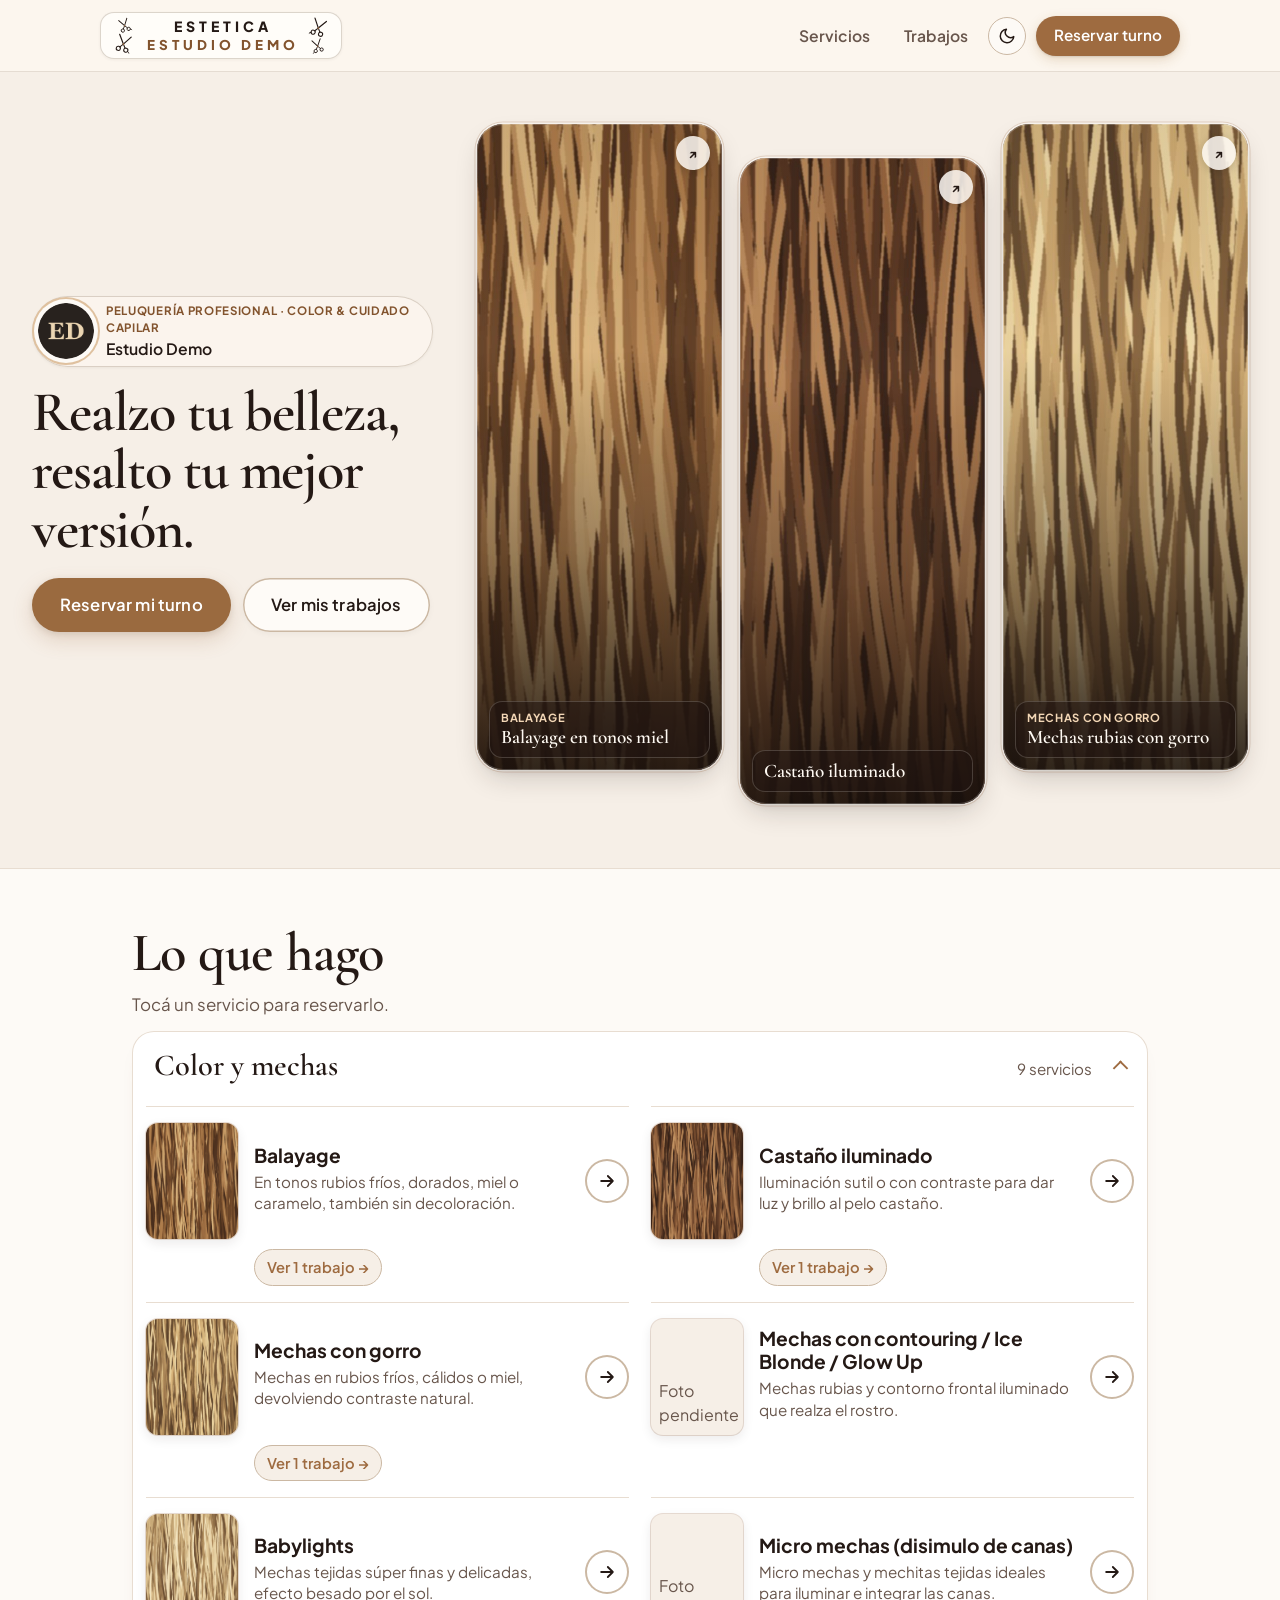
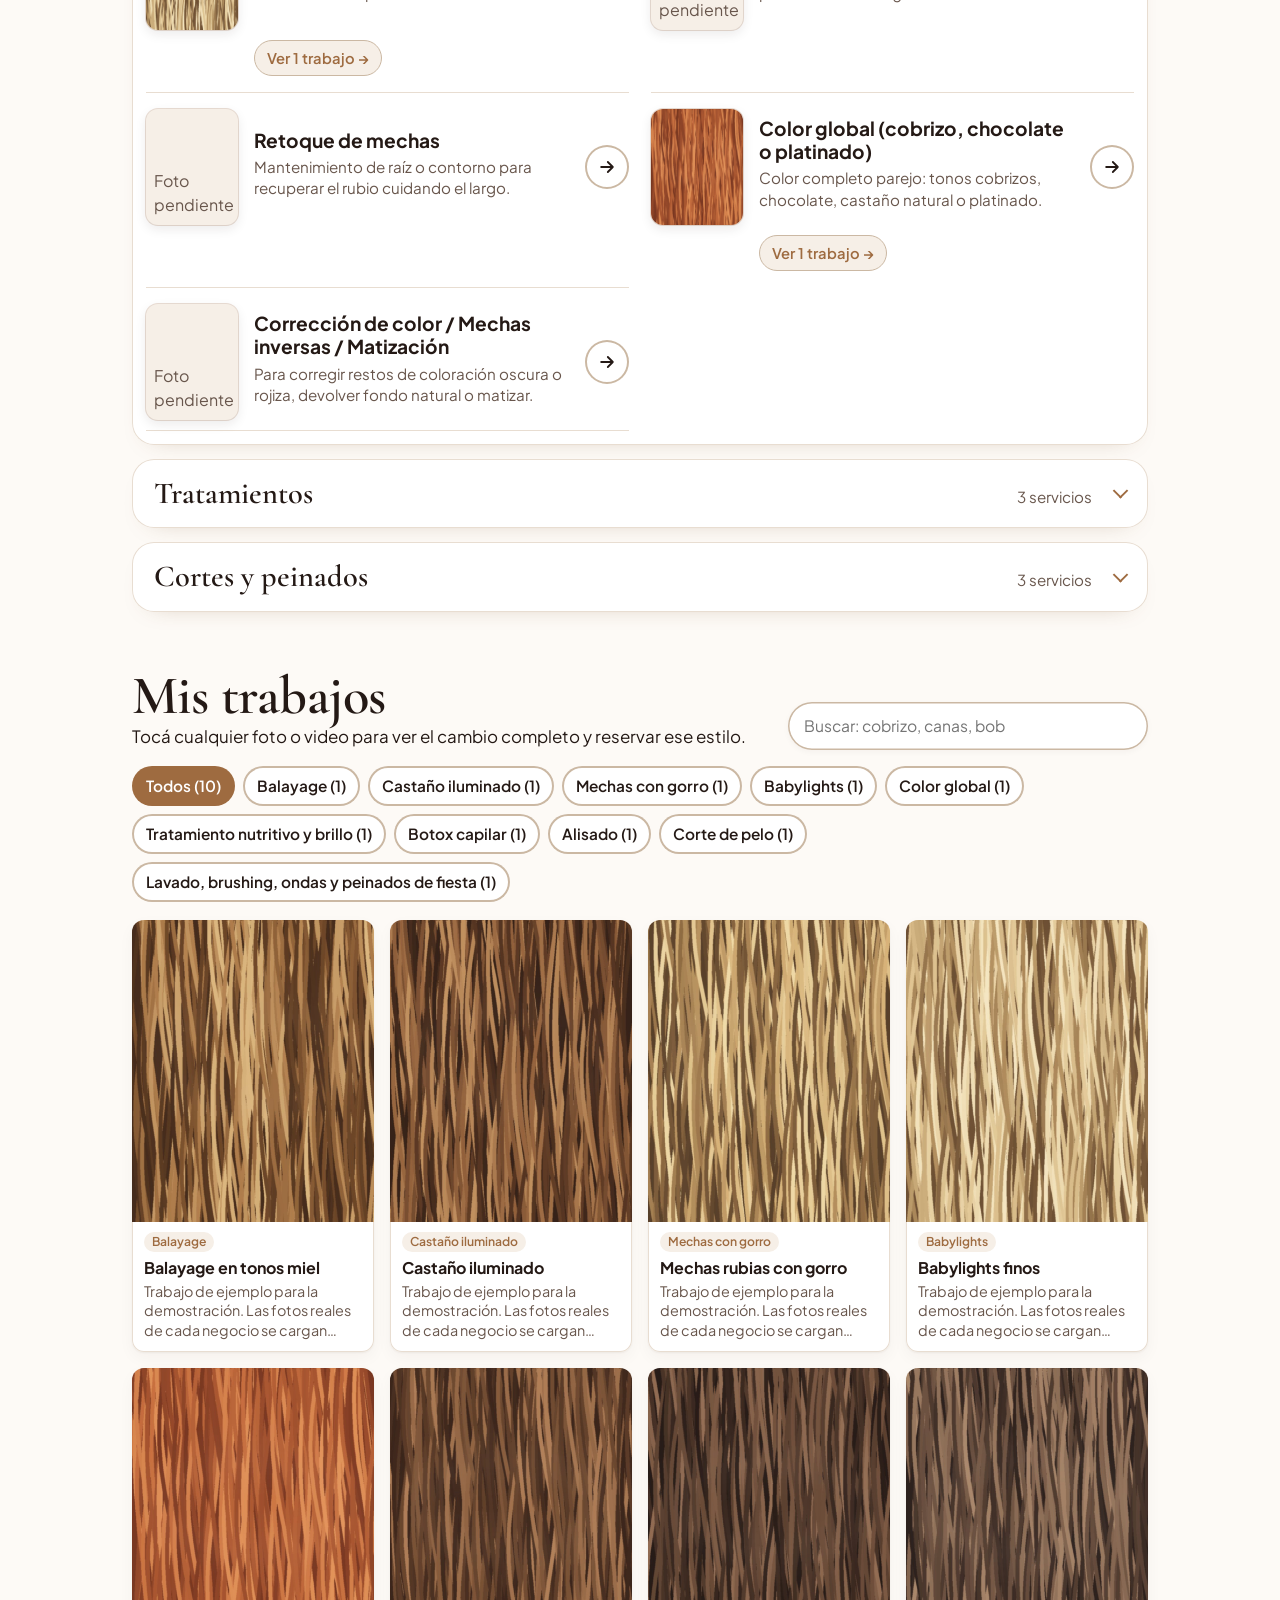
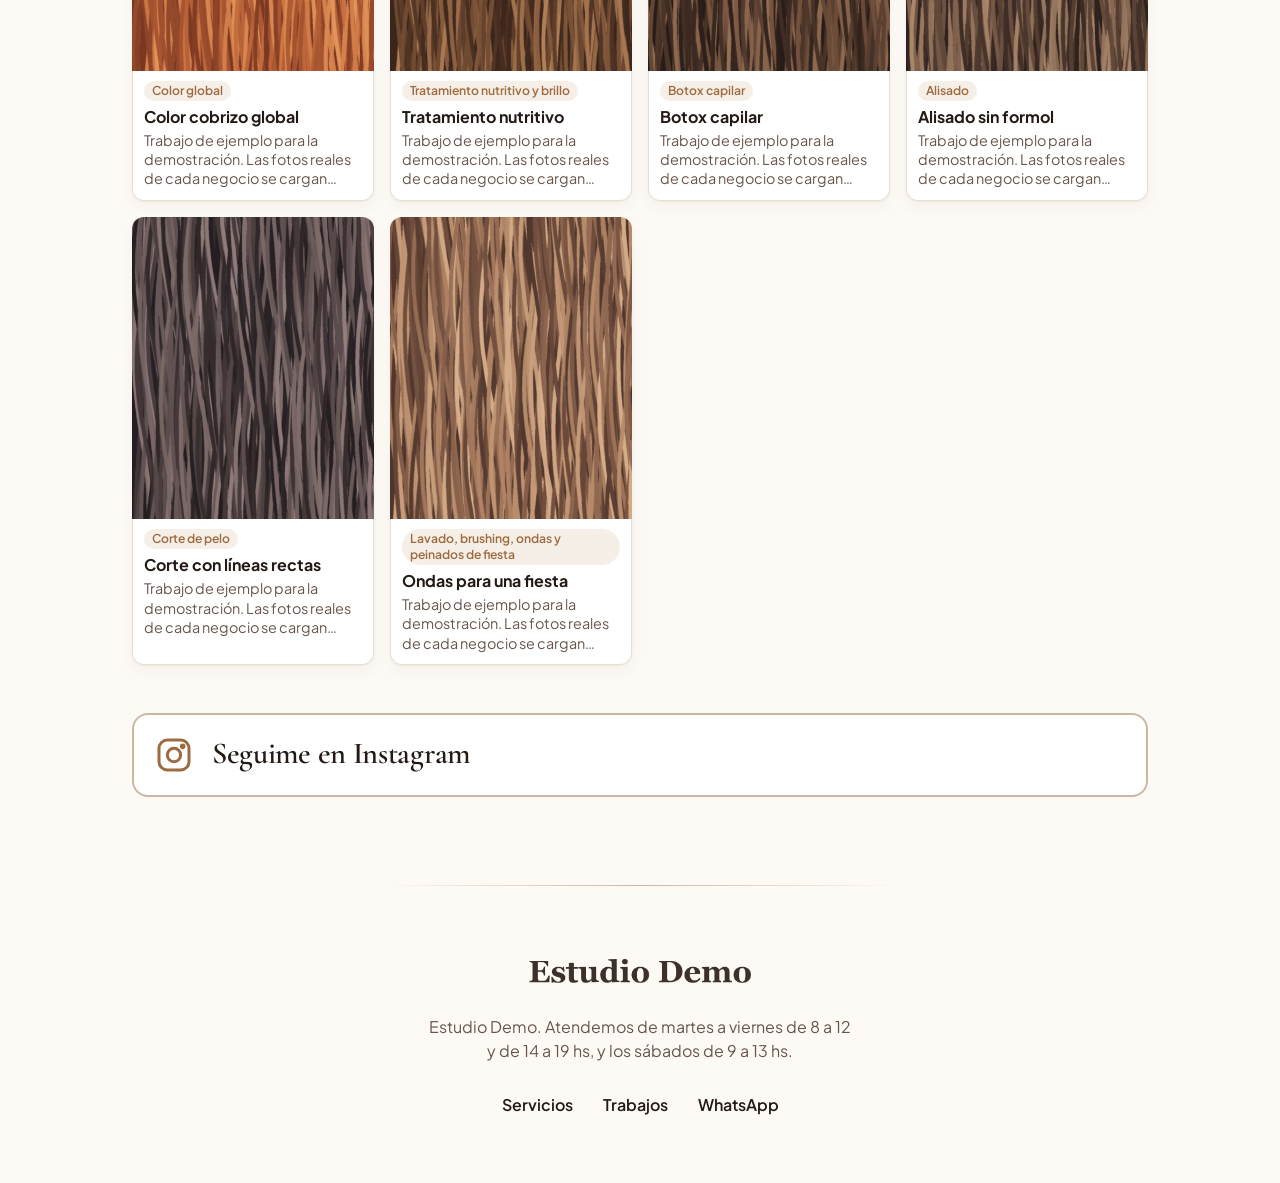
==== commit 459b73d8: "Estilo: sin degradados, desenfoque ni cursiva con acento Co-Authored-By: Claude Sonnet 5.5 <noreply@" ====
--- a/index.html
+++ b/index.html
@@ -14,7 +14,7 @@
 <link rel="preconnect" href="https://fonts.googleapis.com">
 <link rel="preconnect" href="https://fonts.gstatic.com" crossorigin>
 <link href="https://fonts.googleapis.com/css2?family=Cormorant+Garamond:ital,wght@0,500;0,600;0,700;1,400;1,600&family=Plus+Jakarta+Sans:wght@400;500;600;700&display=swap" rel="stylesheet">
-<link rel="stylesheet" href="estilo.css?v=38">
+<link rel="stylesheet" href="estilo.css?v=39">
 <script>
   try {
     var t = localStorage.getItem('estudio-demo_tema_v1');
--- a/estilo.css
+++ b/estilo.css
@@ -66,7 +66,7 @@
   display: inline-flex; align-items: center; justify-content: center; gap: 10px;
   min-height: 54px; padding: 0 28px;
   border: 0; border-radius: 999px;
-  background: linear-gradient(135deg, #ab784b 0%, #8b5930 100%);
+  background: #9a6a3f;
   color: #fff;
   font-weight: 600; font-size: 1.04rem; letter-spacing: 0.01em; text-decoration: none;
   box-shadow: 0 2px 6px rgba(36, 25, 21, 0.1), 0 8px 20px rgba(158, 107, 64, 0.22);
@@ -571,8 +571,6 @@
   padding: 4px 12px;
   border-radius: 999px;
   background: rgba(24, 17, 13, 0.84);
-  backdrop-filter: blur(6px);
-  -webkit-backdrop-filter: blur(6px);
   color: #fdfaf6;
   font-size: 0.92rem;
   font-weight: 600;
@@ -638,8 +636,6 @@
   padding: 4px 10px;
   border-radius: 999px;
   background: rgba(20, 14, 10, 0.86);
-  backdrop-filter: blur(6px);
-  -webkit-backdrop-filter: blur(6px);
   color: #fffaf3 !important;
   font-size: 0.78rem;
   font-weight: 700;
@@ -725,8 +721,6 @@
   top: 0;
   z-index: 30;
   background: rgba(252, 246, 238, 0.9);
-  backdrop-filter: blur(14px);
-  -webkit-backdrop-filter: blur(14px);
   border-bottom: 1px solid rgba(156, 139, 117, 0.24);
 }
 .cabecera-inner {
@@ -848,9 +842,7 @@
 .hero {
   position: relative;
   overflow: hidden;
-  background:
-    radial-gradient(circle at 85% 20%, rgba(220, 187, 146, 0.35), transparent 52%),
-    linear-gradient(180deg, var(--papel) 0%, var(--leche) 100%);
+  background: var(--papel);
   border-bottom: 1px solid var(--linea);
 }
 .hero .interior.hero-grid {
@@ -904,8 +896,7 @@
   letter-spacing: -0.02em;
 }
 .hero h1 em {
-  font-style: italic;
-  color: var(--miel-osc);
+  font-style: normal;
 }
 .hero .acciones {
   margin-top: 20px;
@@ -1020,8 +1011,6 @@
   height: 28px;
   border-radius: 50%;
   background: rgba(255, 252, 247, 0.84);
-  backdrop-filter: blur(8px);
-  -webkit-backdrop-filter: blur(8px);
   color: var(--tinta);
   font-size: 0.82rem;
   font-weight: 700;
@@ -1044,8 +1033,6 @@
   padding: 8px 10px;
   border-radius: 13px;
   background: rgba(32, 21, 16, 0.56);
-  backdrop-filter: blur(10px);
-  -webkit-backdrop-filter: blur(10px);
   box-shadow: inset 0 0 0 1px rgba(255, 248, 238, 0.18);
   display: flex;
   flex-direction: column;
@@ -1464,9 +1451,7 @@
   box-shadow: 0 2px 8px rgba(0, 0, 0, 0.35), inset 0 0 0 1px rgba(212, 176, 138, 0.28);
 }
 [data-tema="oscuro"] .hero {
-  background:
-    radial-gradient(circle at 85% 20%, rgba(197, 141, 86, 0.18), transparent 55%),
-    linear-gradient(180deg, #1d1612 0%, #16110e 100%);
+  background: #1b1410;
 }
 [data-tema="oscuro"] .hero-identidad {
   background: rgba(36, 27, 22, 0.92);
@@ -1825,7 +1810,7 @@
 }
 [data-tema="oscuro"] dialog.reserva::backdrop,
 [data-tema="oscuro"] dialog.sheet::backdrop,
-[data-tema="oscuro"] dialog.visor::backdrop { background: rgba(0, 0, 0, 0.82); backdrop-filter: blur(5px); }
+[data-tema="oscuro"] dialog.visor::backdrop { background: rgba(0, 0, 0, 0.82); }
 [data-tema="oscuro"] .paso header { background: #2c2019; }
 [data-tema="oscuro"] .paso footer { background: #2c2019; box-shadow: 0 -10px 16px -10px rgba(0, 0, 0, 0.5); }
 [data-tema="oscuro"] .resumen-mini { background: #3a2a20; }
@@ -1920,7 +1905,7 @@
 
 /* ---------- "No sé qué hacerme" en el turnero ---------- */
 .no-se { margin-top: 22px; padding-top: 18px; border-top: 1px dashed var(--borde); }
-.no-se-btn { width: 100%; border-radius: 18px; background: linear-gradient(120deg, #fff, #fbf1e3) !important; }
+.no-se-btn { width: 100%; border-radius: 18px; background: #fdf7ee !important; }
 [data-tema="oscuro"] .no-se-btn { background: #3a2a20 !important; }
 
 /* ---------- Campos: nada de textos cortados ---------- */
@@ -2002,7 +1987,7 @@
 .cb-lin .cb-x { grid-column: 2; }
 /* Modo oscuro: botones principales con buen contraste */
 [data-tema="oscuro"] .btn:not(.suave):not(.chico), [data-tema="oscuro"] .btn-nav-turno, [data-tema="oscuro"] .fab-reservar, [data-tema="oscuro"] .sin-turno, [data-tema="oscuro"] .pie-nav button {
-  background: linear-gradient(135deg, #dba76f, #c58d56) !important; color: #1b120d !important; font-weight: 700;
+  background: #d19a62 !important; color: #1b120d !important; font-weight: 700;
 }
 [data-tema="oscuro"] .btn.chico:not(.suave) { background: #c58d56 !important; color: #1b120d !important; }
 
